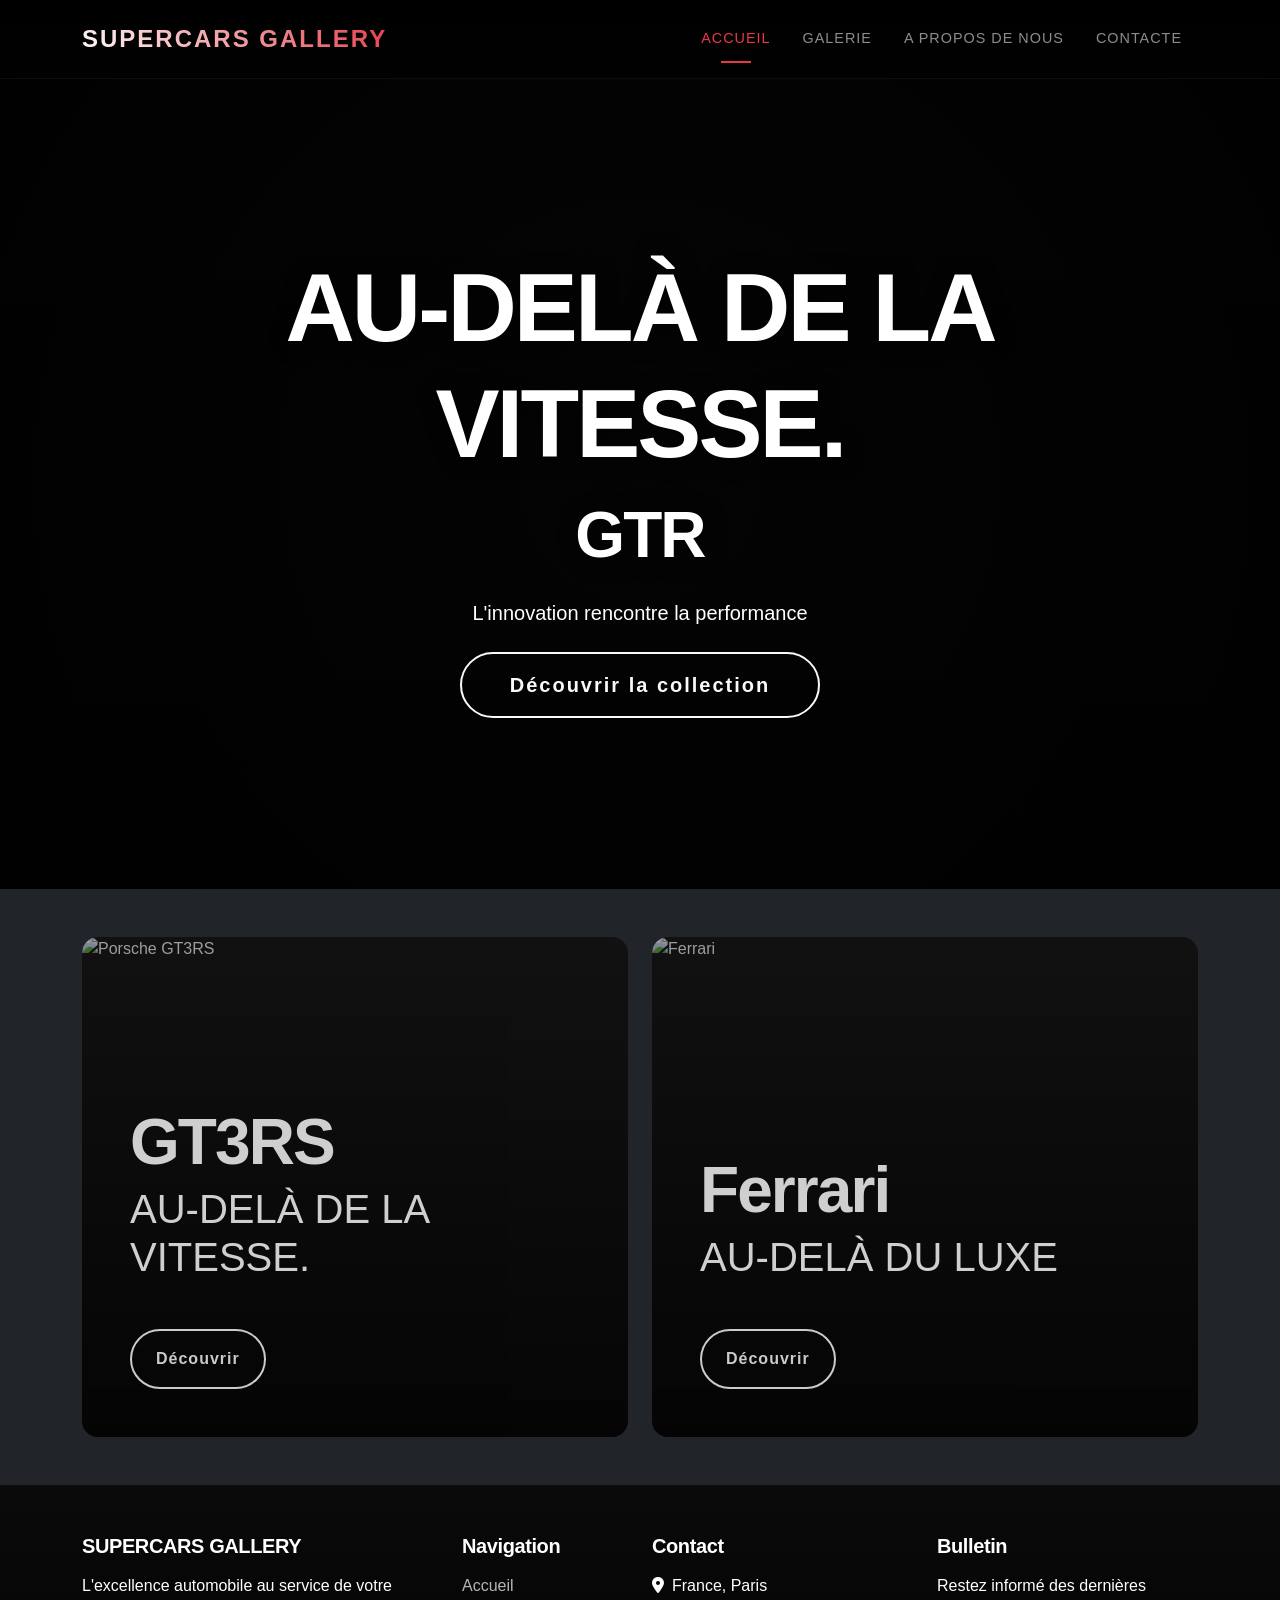
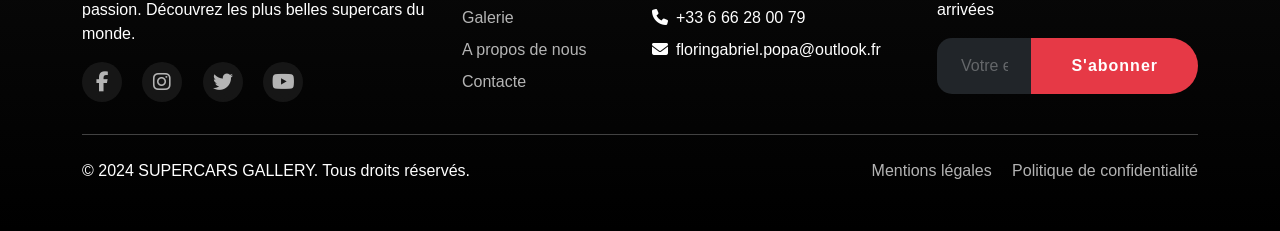
==== index.html @ 5408edaf "Add files via upload" ====
<!DOCTYPE html>
<html lang="fr">
<head>
    <meta charset="UTF-8">
    <meta name="viewport" content="width=device-width, initial-scale=1.0">
    <title>SUPERCARS GALLERY - Accueil</title>
    <!-- Bootstrap CSS -->
    <link href="https://cdn.jsdelivr.net/npm/bootstrap@5.3.0/dist/css/bootstrap.min.css" rel="stylesheet">
    <!-- Font Awesome pour les icônes -->
    <link rel="stylesheet" href="https://cdnjs.cloudflare.com/ajax/libs/font-awesome/6.4.0/css/all.min.css">
    <!-- AOS pour les animations au scroll -->
    <link href="https://unpkg.com/aos@2.3.1/dist/aos.css" rel="stylesheet">
    <!-- Custom CSS -->
    <link rel="stylesheet" href="styles.css">
</head>
<body>

<!-- Navigation -->
<nav class="navbar navbar-expand-lg navbar-dark bg-dark sticky-top">
    <div class="container">
        <a class="navbar-brand" href="index.html">
            <span class="fw-bold text-uppercase">SUPERCARS GALLERY</span>
        </a>
        <button class="navbar-toggler" type="button" data-bs-toggle="collapse" data-bs-target="#navbarNav" aria-controls="navbarNav" aria-expanded="false" aria-label="Toggle navigation">
            <span class="navbar-toggler-icon"></span>
        </button>
        <div class="collapse navbar-collapse" id="navbarNav">
            <ul class="navbar-nav ms-auto">
                <li class="nav-item">
                    <a class="nav-link active" href="index.html">Accueil</a>
                </li>
                <li class="nav-item">
                    <a class="nav-link" href="gallery.html">Galerie</a>
                </li>
                <li class="nav-item">
                    <a class="nav-link" href="about.html">A propos de nous</a>
                </li>
                <li class="nav-item">
                    <a class="nav-link" href="contact.html">Contacte</a>
                </li>
            </ul>
        </div>
    </div>
</nav>

<!-- Hero Section avec texte superposé -->
<section class="hero-section position-relative d-flex align-items-center justify-content-center text-center" 
         style="background: linear-gradient(rgba(0,0,0,0.5), rgba(0,0,0,0.7)), url('images/hero-gtr.jpg') no-repeat center center; background-size: cover;">
    <div class="hero-overlay"></div>
    <div class="container position-relative z-index-2" data-aos="fade-up" data-aos-duration="1500">
        <h1 class="display-1 fw-bold text-uppercase text-white mb-3">AU-DELÀ DE LA VITESSE.</h1>
        <h2 class="display-4 text-uppercase text-white mb-4">GTR</h2>
        <p class="lead text-white mb-4">L'innovation rencontre la performance</p>
        <a href="gallery.html" class="btn btn-outline-light btn-lg px-5 py-3 rounded-pill">Découvrir la collection</a>
    </div>
</section>

<!-- Section Cartes Premium -->
<section class="py-5 bg-dark">
    <div class="container">
        <div class="row g-4">
            <!-- Carte GT3RS -->
            <div class="col-md-6" data-aos="fade-right" data-aos-duration="1000">
                <div class="card bg-black text-white border-0 rounded-4 overflow-hidden h-100">
                    <img src="images/gt3rs.jpg" class="card-img" alt="Porsche GT3RS" style="height: 500px; object-fit: cover; opacity: 0.6;">
                    <div class="card-img-overlay d-flex flex-column justify-content-end p-5">
                        <h3 class="card-title display-3 fw-bold mb-4">GT3RS</h3>
                        <p class="card-text display-6 mb-5">AU-DELÀ DE LA VITESSE.</p>
                        <a href="gallery.html" class="btn btn-outline-light align-self-start px-4 py-3 rounded-pill">Découvrir</a>
                    </div>
                </div>
            </div>
            
            <!-- Carte Ferrari -->
            <div class="col-md-6" data-aos="fade-left" data-aos-duration="1000">
                <div class="card bg-black text-white border-0 rounded-4 overflow-hidden h-100">
                    <img src="images/ferrari.jpg" class="card-img" alt="Ferrari" style="height: 500px; object-fit: cover; opacity: 0.6;">
                    <div class="card-img-overlay d-flex flex-column justify-content-end p-5">
                        <h3 class="card-title display-3 fw-bold mb-4">Ferrari</h3>
                        <p class="card-text display-6 mb-5">AU-DELÀ DU LUXE</p>
                        <a href="gallery.html" class="btn btn-outline-light align-self-start px-4 py-3 rounded-pill">Découvrir</a>
                    </div>
                </div>
            </div>
        </div>
    </div>
</section>

<!-- Footer -->
<footer class="bg-black text-white py-5">
    <div class="container">
        <div class="row g-4">
            <div class="col-md-4">
                <h5 class="fw-bold mb-3">SUPERCARS GALLERY</h5>
                <p>L'excellence automobile au service de votre passion. Découvrez les plus belles supercars du monde.</p>
                <div class="social-links mt-3">
                    <a href="#" class="text-white me-3"><i class="fab fa-facebook-f fa-lg"></i></a>
                    <a href="#" class="text-white me-3"><i class="fab fa-instagram fa-lg"></i></a>
                    <a href="#" class="text-white me-3"><i class="fab fa-twitter fa-lg"></i></a>
                    <a href="#" class="text-white"><i class="fab fa-youtube fa-lg"></i></a>
                </div>
            </div>
            <div class="col-md-2">
                <h5 class="fw-bold mb-3">Navigation</h5>
                <ul class="list-unstyled">
                    <li class="mb-2"><a href="index.html" class="text-white text-decoration-none">Accueil</a></li>
                    <li class="mb-2"><a href="gallery.html" class="text-white text-decoration-none">Galerie</a></li>
                    <li class="mb-2"><a href="about.html" class="text-white text-decoration-none">A propos de nous</a></li>
                    <li class="mb-2"><a href="contact.html" class="text-white text-decoration-none">Contacte</a></li>
                </ul>
            </div>
            <div class="col-md-3">
                <h5 class="fw-bold mb-3">Contact</h5>
                <ul class="list-unstyled">
                    <li class="mb-2"><i class="fas fa-map-marker-alt me-2"></i>France, Paris</li>
                    <li class="mb-2"><i class="fas fa-phone me-2"></i>+33 6 66 28 00 79</li>
                    <li class="mb-2"><i class="fas fa-envelope me-2"></i>floringabriel.popa@outlook.fr</li>
                </ul>
            </div>
            <div class="col-md-3">
                <h5 class="fw-bold mb-3">Bulletin</h5>
                <p>Restez informé des dernières arrivées</p>
                <div class="input-group">
                    <input type="email" class="form-control bg-dark text-white border-0" placeholder="Votre email">
                    <button class="btn btn-primary" type="button">S'abonner</button>
                </div>
            </div>
        </div>
        <hr class="my-4 bg-secondary">
        <div class="row">
            <div class="col-md-6 text-center text-md-start">
                <p class="mb-0">&copy; 2024 SUPERCARS GALLERY. Tous droits réservés.</p>
            </div>
            <div class="col-md-6 text-center text-md-end">
                <a href="#" class="text-white text-decoration-none me-3">Mentions légales</a>
                <a href="#" class="text-white text-decoration-none">Politique de confidentialité</a>
            </div>
        </div>
    </div>
</footer>

<!-- Scripts -->
<script src="https://cdn.jsdelivr.net/npm/bootstrap@5.3.0/dist/js/bootstrap.bundle.min.js"></script>
<script src="https://unpkg.com/aos@2.3.1/dist/aos.js"></script>
<script>
    AOS.init();
</script>
</body>
</html>
---- styles.css ----
/* ===== VARIABLES ===== */
:root {
    --primary-color: #e63946;
    --secondary-color: #1e1e1e;
    --dark-bg: #0a0a0a;
    --card-bg: #111111;
    --text-light: #f5f5f5;
    --text-gray: #aaaaaa;
    --transition-smooth: all 0.4s cubic-bezier(0.165, 0.84, 0.44, 1);
}

/* ===== BASE STYLES ===== */
* {
    margin: 0;
    padding: 0;
    box-sizing: border-box;
}

body {
    font-family: 'Segoe UI', Tahoma, Geneva, Verdana, sans-serif;
    background-color: var(--dark-bg);
    color: var(--text-light);
    overflow-x: hidden;
}

/* ===== TYPOGRAPHY ===== */
h1, h2, h3, h4, h5, h6 {
    font-weight: 700;
    letter-spacing: -0.02em;
}

.display-1, .display-2, .display-3, .display-4, .display-5 {
    font-weight: 800 !important;
    letter-spacing: -0.03em;
}

/* ===== NAVBAR ===== */
.navbar {
    background: linear-gradient(to bottom, rgba(0,0,0,0.95), rgba(0,0,0,0.8)) !important;
    backdrop-filter: blur(10px);
    border-bottom: 1px solid rgba(255,255,255,0.05);
    padding: 1rem 0;
    transition: var(--transition-smooth);
}

.navbar.scrolled {
    padding: 0.5rem 0;
    background: rgba(0,0,0,0.98) !important;
}

.navbar-brand {
    font-size: 1.5rem;
    letter-spacing: 2px;
    background: linear-gradient(45deg, #fff, var(--primary-color));
    -webkit-background-clip: text;
    -webkit-text-fill-color: transparent;
    background-clip: text;
    transition: var(--transition-smooth);
}

.navbar-brand:hover {
    transform: scale(1.05);
}

.nav-link {
    position: relative;
    margin: 0 0.5rem;
    font-weight: 500;
    text-transform: uppercase;
    letter-spacing: 1px;
    font-size: 0.9rem;
    transition: var(--transition-smooth);
}

.nav-link::after {
    content: '';
    position: absolute;
    bottom: -5px;
    left: 50%;
    transform: translateX(-50%) scaleX(0);
    width: 30px;
    height: 2px;
    background: var(--primary-color);
    transition: transform 0.3s ease;
}

.nav-link:hover::after,
.nav-link.active::after {
    transform: translateX(-50%) scaleX(1);
}

.nav-link.active {
    color: var(--primary-color) !important;
}

/* ===== HERO SECTION ===== */
.hero-section {
    min-height: 90vh;
    background: linear-gradient(rgba(0,0,0,0.5), rgba(0,0,0,0.7)), 
                url('https://images.unsplash.com/photo-1494905998402-395d579af36f?ixlib=rb-4.0.3&auto=format&fit=crop&w=2070&q=80') no-repeat center center;
    background-size: cover;
    background-attachment: fixed;
    position: relative;
    overflow: hidden;
}

.hero-overlay {
    position: absolute;
    top: 0;
    left: 0;
    width: 100%;
    height: 100%;
    background: radial-gradient(circle at center, transparent 0%, rgba(0,0,0,0.8) 100%);
}

.hero-section h1 {
    animation: slideInLeft 1s ease-out;
    text-shadow: 2px 2px 20px rgba(0,0,0,0.5);
    font-size: clamp(2.5rem, 10vw, 6rem);
}

.hero-section h2 {
    animation: slideInRight 1s ease-out 0.3s both;
    text-shadow: 2px 2px 20px rgba(0,0,0,0.5);
    font-size: clamp(2rem, 8vw, 4rem);
}

.hero-section .lead {
    animation: fadeInUp 1s ease-out 0.6s both;
}

.hero-section .btn {
    animation: fadeInUp 1s ease-out 0.9s both;
    border-width: 2px;
    font-weight: 600;
    letter-spacing: 2px;
    transition: var(--transition-smooth);
}

.hero-section .btn:hover {
    background: var(--primary-color);
    border-color: var(--primary-color);
    transform: translateY(-5px);
    box-shadow: 0 10px 30px rgba(230, 57, 70, 0.4);
}

/* ===== CARDS ===== */
.card {
    transition: var(--transition-smooth);
    border: none !important;
    overflow: hidden;
    cursor: pointer;
    background: var(--card-bg) !important;
    position: relative;
}

.card::before {
    content: '';
    position: absolute;
    top: 0;
    left: -100%;
    width: 100%;
    height: 100%;
    background: linear-gradient(90deg, transparent, rgba(255,255,255,0.1), transparent);
    transition: left 0.7s ease;
}

.card:hover::before {
    left: 100%;
}

.card:hover {
    transform: translateY(-15px) scale(1.02);
    box-shadow: 0 20px 40px rgba(230, 57, 70, 0.2);
}

.card-img-top {
    transition: var(--transition-smooth);
    height: 250px;
    object-fit: cover;
}

.card:hover .card-img-top {
    transform: scale(1.1);
}

.card-img-overlay {
    background: linear-gradient(to top, rgba(0,0,0,0.9), transparent);
    opacity: 0.8;
    transition: var(--transition-smooth);
}

.card:hover .card-img-overlay {
    opacity: 1;
}

.card-title {
    transform: translateY(20px);
    transition: var(--transition-smooth);
}

.card:hover .card-title {
    transform: translateY(0);
}

/* ===== FILTER BUTTONS ===== */
.filter-btn {
    border: 2px solid rgba(255,255,255,0.2);
    color: var(--text-light);
    font-weight: 600;
    letter-spacing: 1px;
    padding: 0.75rem 2rem;
    transition: var(--transition-smooth);
    background: transparent;
}

.filter-btn:hover,
.filter-btn.active {
    background: var(--primary-color);
    border-color: var(--primary-color);
    color: white;
    transform: translateY(-3px);
    box-shadow: 0 10px 20px rgba(230, 57, 70, 0.3);
}

/* ===== GALLERY ITEMS ===== */
.gallery-item {
    transition: var(--transition-smooth);
    animation: fadeIn 0.8s ease-out;
}

/* ===== STATS SECTION ===== */
.stats-item {
    text-align: center;
    padding: 2rem;
    transition: var(--transition-smooth);
}

.stats-item:hover {
    transform: translateY(-10px);
}

.stats-number {
    font-size: 3.5rem;
    font-weight: 800;
    color: var(--primary-color);
    line-height: 1;
    margin-bottom: 0.5rem;
}

/* ===== FORM STYLES ===== */
.form-control,
.form-select {
    background: rgba(255,255,255,0.05);
    border: 2px solid rgba(255,255,255,0.1);
    border-radius: 15px;
    color: var(--text-light);
    padding: 1rem 1.5rem;
    transition: var(--transition-smooth);
}

.form-control:focus,
.form-select:focus {
    background: rgba(255,255,255,0.1);
    border-color: var(--primary-color);
    box-shadow: 0 0 0 0.25rem rgba(230, 57, 70, 0.25);
    color: var(--text-light);
}

.form-control::placeholder {
    color: rgba(255,255,255,0.3);
}

/* ===== BUTTONS ===== */
.btn-primary {
    background: var(--primary-color);
    border: none;
    padding: 1rem 2.5rem;
    font-weight: 600;
    letter-spacing: 1px;
    border-radius: 50px;
    transition: var(--transition-smooth);
    position: relative;
    overflow: hidden;
    z-index: 1;
}

.btn-primary::before {
    content: '';
    position: absolute;
    top: 0;
    left: -100%;
    width: 100%;
    height: 100%;
    background: linear-gradient(90deg, transparent, rgba(255,255,255,0.2), transparent);
    transition: left 0.5s ease;
    z-index: -1;
}

.btn-primary:hover::before {
    left: 100%;
}

.btn-primary:hover {
    transform: translateY(-5px);
    box-shadow: 0 10px 30px rgba(230, 57, 70, 0.4);
    background: var(--primary-color);
}

.btn-outline-light {
    border-width: 2px;
    border-radius: 50px;
    padding: 1rem 2rem;
    font-weight: 600;
    letter-spacing: 1px;
    transition: var(--transition-smooth);
}

.btn-outline-light:hover {
    background: var(--primary-color);
    border-color: var(--primary-color);
    transform: translateY(-5px);
    box-shadow: 0 10px 30px rgba(230, 57, 70, 0.4);
}

/* ===== SOCIAL LINKS ===== */
.social-links a {
    display: inline-block;
    width: 40px;
    height: 40px;
    line-height: 40px;
    text-align: center;
    border-radius: 50%;
    background: rgba(255,255,255,0.1);
    transition: var(--transition-smooth);
}

.social-links a:hover {
    background: var(--primary-color);
    transform: translateY(-5px) rotate(360deg);
}

/* ===== FOOTER ===== */
footer {
    background: linear-gradient(to top, #000, var(--dark-bg));
    border-top: 1px solid rgba(255,255,255,0.05);
    position: relative;
}

footer a {
    transition: var(--transition-smooth);
    opacity: 0.7;
}

footer a:hover {
    opacity: 1;
    color: var(--primary-color) !important;
    transform: translateX(5px);
}

/* ===== ANIMATIONS ===== */
@keyframes slideInLeft {
    from {
        opacity: 0;
        transform: translateX(-100px);
    }
    to {
        opacity: 1;
        transform: translateX(0);
    }
}

@keyframes slideInRight {
    from {
        opacity: 0;
        transform: translateX(100px);
    }
    to {
        opacity: 1;
        transform: translateX(0);
    }
}

@keyframes fadeInUp {
    from {
        opacity: 0;
        transform: translateY(50px);
    }
    to {
        opacity: 1;
        transform: translateY(0);
    }
}

@keyframes fadeIn {
    from {
        opacity: 0;
    }
    to {
        opacity: 1;
    }
}

@keyframes zoomIn {
    from {
        opacity: 0;
        transform: scale(0.9);
    }
    to {
        opacity: 1;
        transform: scale(1);
    }
}

/* ===== AOS CUSTOMIZATIONS ===== */
[data-aos] {
    pointer-events: none;
}

[data-aos].aos-animate {
    pointer-events: auto;
}

/* ===== SCROLLBAR ===== */
::-webkit-scrollbar {
    width: 10px;
}

::-webkit-scrollbar-track {
    background: var(--dark-bg);
}

::-webkit-scrollbar-thumb {
    background: var(--primary-color);
    border-radius: 5px;
    transition: var(--transition-smooth);
}

::-webkit-scrollbar-thumb:hover {
    background: #ff4757;
}

/* ===== RESPONSIVE DESIGN ===== */
@media (max-width: 768px) {
    .navbar-brand {
        font-size: 1.2rem;
    }
    
    .display-1 {
        font-size: 3rem;
    }
    
    .display-4 {
        font-size: 2rem;
    }
    
    .hero-section {
        min-height: 70vh;
        background-attachment: scroll;
    }
    
    .card:hover {
        transform: translateY(-10px) scale(1.01);
    }
    
    .filter-btn {
        padding: 0.5rem 1.5rem;
        font-size: 0.9rem;
    }
    
    .stats-number {
        font-size: 2.5rem;
    }
    
    .btn-primary,
    .btn-outline-light {
        padding: 0.75rem 1.5rem;
    }
}

@media (max-width: 576px) {
    .display-1 {
        font-size: 2.5rem;
    }
    
    .display-4 {
        font-size: 1.8rem;
    }
    
    .hero-section {
        min-height: 60vh;
    }
    
    .container {
        padding-left: 20px;
        padding-right: 20px;
    }
    
    .card-title {
        font-size: 1.5rem;
    }
}

/* ===== LOADING ANIMATION ===== */
.loading {
    position: fixed;
    top: 0;
    left: 0;
    width: 100%;
    height: 100%;
    background: var(--dark-bg);
    z-index: 9999;
    display: flex;
    justify-content: center;
    align-items: center;
}

.loading::after {
    content: '';
    width: 50px;
    height: 50px;
    border: 3px solid transparent;
    border-top-color: var(--primary-color);
    border-radius: 50%;
    animation: spin 1s linear infinite;
}

@keyframes spin {
    to {
        transform: rotate(360deg);
    }
}

/* ===== GLASSMORPHISM EFFECT ===== */
.glass-card {
    background: rgba(255, 255, 255, 0.05);
    backdrop-filter: blur(10px);
    border: 1px solid rgba(255, 255, 255, 0.1);
    border-radius: 20px;
}

/* ===== TEXT GRADIENTS ===== */
.gradient-text {
    background: linear-gradient(45deg, #fff, var(--primary-color));
    -webkit-background-clip: text;
    -webkit-text-fill-color: transparent;
    background-clip: text;
}

/* ===== HOVER EFFECTS ===== */
.hover-lift {
    transition: var(--transition-smooth);
}

.hover-lift:hover {
    transform: translateY(-5px);
}

.hover-scale {
    transition: var(--transition-smooth);
}

.hover-scale:hover {
    transform: scale(1.05);
}

/* ===== BORDERS AND DIVIDERS ===== */
.gradient-border {
    border: 2px solid transparent;
    border-image: linear-gradient(45deg, var(--primary-color), #ff6b81);
    border-image-slice: 1;
    border-radius: 20px;
}

/* ===== UTILITY CLASSES ===== */
.z-index-1 { z-index: 1; }
.z-index-2 { z-index: 2; }
.z-index-3 { z-index: 3; }

.opacity-0 { opacity: 0; }
.opacity-25 { opacity: 0.25; }
.opacity-50 { opacity: 0.5; }
.opacity-75 { opacity: 0.75; }
.opacity-100 { opacity: 1; }

/* ===== CUSTOM SHADOWS ===== */
.shadow-custom {
    box-shadow: 0 10px 40px rgba(230, 57, 70, 0.1);
}

.shadow-custom:hover {
    box-shadow: 0 20px 60px rgba(230, 57, 70, 0.3);
}

/* ===== PRICE TAGS ===== */
.price-tag {
    background: linear-gradient(45deg, var(--primary-color), #ff6b81);
    color: white;
    padding: 0.5rem 1.5rem;
    border-radius: 50px;
    font-weight: 600;
    display: inline-block;
    transform: rotate(-2deg);
    transition: var(--transition-smooth);
}

.price-tag:hover {
    transform: rotate(0deg) scale(1.05);
}

/* ===== SPECS BADGES ===== */
.spec-badge {
    background: rgba(255,255,255,0.1);
    padding: 0.5rem 1rem;
    border-radius: 50px;
    font-size: 0.9rem;
    display: inline-flex;
    align-items: center;
    gap: 0.5rem;
    transition: var(--transition-smooth);
}

.spec-badge:hover {
    background: var(--primary-color);
    transform: translateY(-3px);
}

/* ===== FEEDBACK SECTION ===== */
.feedback-section {
    background: linear-gradient(135deg, var(--dark-bg) 0%, #1a1a1a 100%);
    padding: 5rem 0;
    position: relative;
    overflow: hidden;
}

.feedback-section::before {
    content: '';
    position: absolute;
    top: -50%;
    left: -50%;
    width: 200%;
    height: 200%;
    background: radial-gradient(circle at center, rgba(230,57,70,0.1) 0%, transparent 50%);
    animation: rotate 30s linear infinite;
}

@keyframes rotate {
    from {
        transform: rotate(0deg);
    }
    to {
        transform: rotate(360deg);
    }
}

/* ===== CONTACT INFO CARDS ===== */
.contact-info-card {
    background: rgba(255,255,255,0.05);
    border-radius: 20px;
    padding: 2rem;
    text-align: center;
    transition: var(--transition-smooth);
    border: 1px solid rgba(255,255,255,0.1);
}

.contact-info-card:hover {
    transform: translateY(-10px);
    background: rgba(230,57,70,0.1);
    border-color: var(--primary-color);
}

.contact-info-card i {
    font-size: 2.5rem;
    color: var(--primary-color);
    margin-bottom: 1rem;
}

/* ===== SUCCESS MESSAGE ===== */
.alert-success {
    background: rgba(40, 167, 69, 0.2);
    border: 2px solid #28a745;
    color: #28a745;
    border-radius: 15px;
    padding: 1rem 2rem;
    animation: slideInDown 0.5s ease-out;
}

@keyframes slideInDown {
    from {
        opacity: 0;
        transform: translateY(-50px);
    }
    to {
        opacity: 1;
        transform: translateY(0);
    }
}
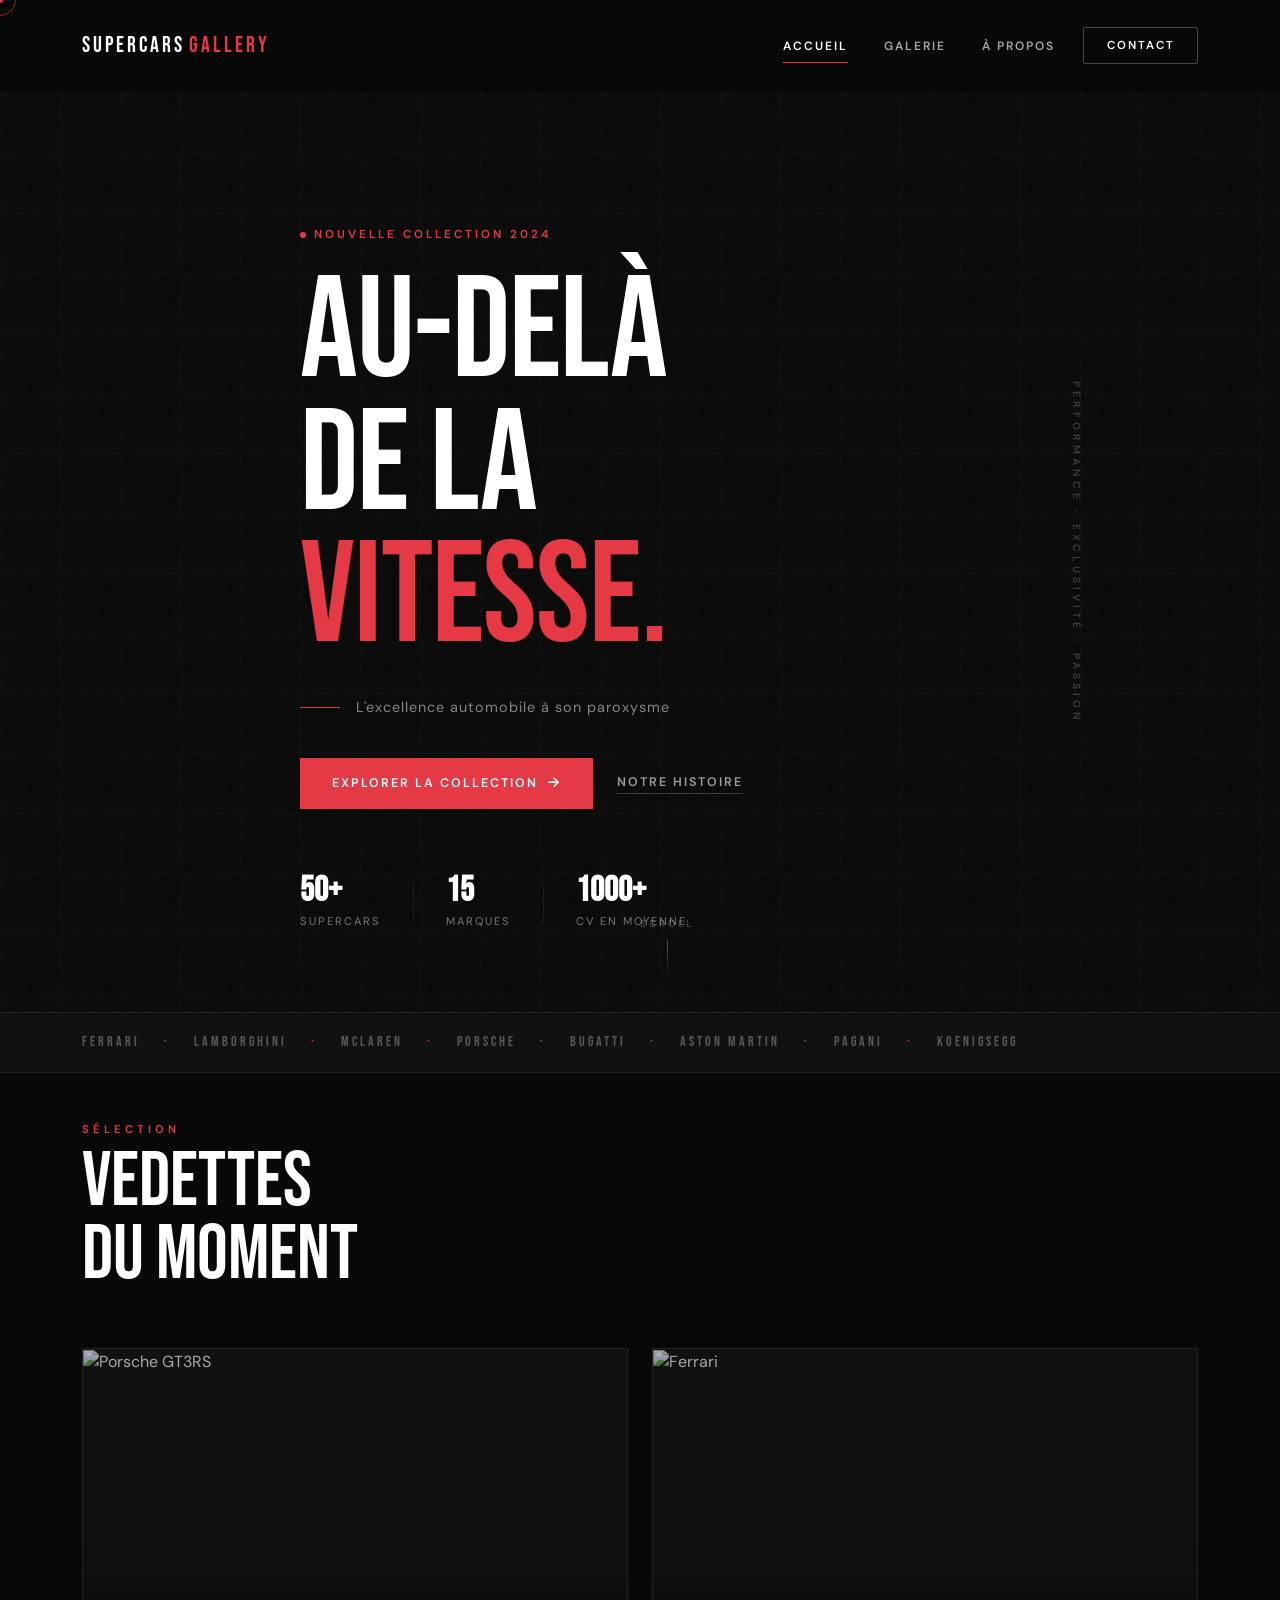
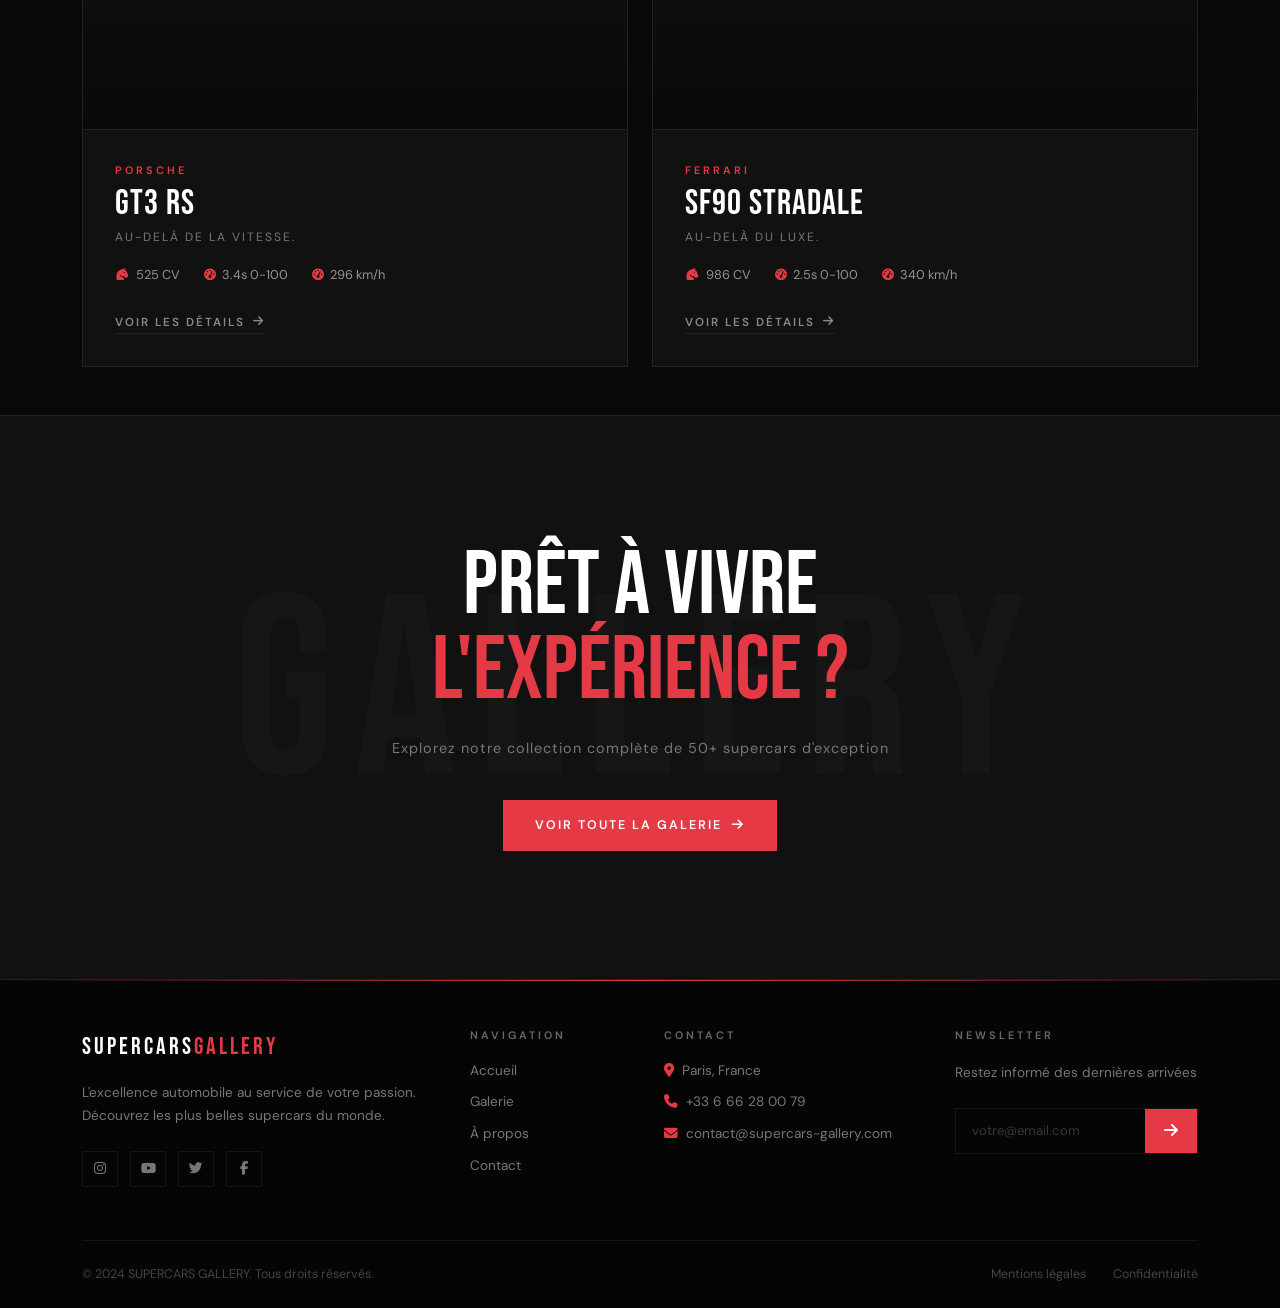
==== commit c37958a3: "Add files via upload" ====
--- a/index.html
+++ b/index.html
@@ -1,149 +1,305 @@
-<!DOCTYPE html>
-<html lang="fr">
-<head>
-    <meta charset="UTF-8">
-    <meta name="viewport" content="width=device-width, initial-scale=1.0">
-    <title>SUPERCARS GALLERY - Accueil</title>
-    <!-- Bootstrap CSS -->
-    <link href="https://cdn.jsdelivr.net/npm/bootstrap@5.3.0/dist/css/bootstrap.min.css" rel="stylesheet">
-    <!-- Font Awesome pour les icônes -->
-    <link rel="stylesheet" href="https://cdnjs.cloudflare.com/ajax/libs/font-awesome/6.4.0/css/all.min.css">
-    <!-- AOS pour les animations au scroll -->
-    <link href="https://unpkg.com/aos@2.3.1/dist/aos.css" rel="stylesheet">
-    <!-- Custom CSS -->
-    <link rel="stylesheet" href="styles.css">
-</head>
-<body>
-
-<!-- Navigation -->
-<nav class="navbar navbar-expand-lg navbar-dark bg-dark sticky-top">
-    <div class="container">
-        <a class="navbar-brand" href="index.html">
-            <span class="fw-bold text-uppercase">SUPERCARS GALLERY</span>
-        </a>
-        <button class="navbar-toggler" type="button" data-bs-toggle="collapse" data-bs-target="#navbarNav" aria-controls="navbarNav" aria-expanded="false" aria-label="Toggle navigation">
-            <span class="navbar-toggler-icon"></span>
-        </button>
-        <div class="collapse navbar-collapse" id="navbarNav">
-            <ul class="navbar-nav ms-auto">
-                <li class="nav-item">
-                    <a class="nav-link active" href="index.html">Accueil</a>
-                </li>
-                <li class="nav-item">
-                    <a class="nav-link" href="gallery.html">Galerie</a>
-                </li>
-                <li class="nav-item">
-                    <a class="nav-link" href="about.html">A propos de nous</a>
-                </li>
-                <li class="nav-item">
-                    <a class="nav-link" href="contact.html">Contacte</a>
-                </li>
-            </ul>
-        </div>
-    </div>
-</nav>
-
-<!-- Hero Section avec texte superposé -->
-<section class="hero-section position-relative d-flex align-items-center justify-content-center text-center" 
-         style="background: linear-gradient(rgba(0,0,0,0.5), rgba(0,0,0,0.7)), url('images/hero-gtr.jpg') no-repeat center center; background-size: cover;">
-    <div class="hero-overlay"></div>
-    <div class="container position-relative z-index-2" data-aos="fade-up" data-aos-duration="1500">
-        <h1 class="display-1 fw-bold text-uppercase text-white mb-3">AU-DELÀ DE LA VITESSE.</h1>
-        <h2 class="display-4 text-uppercase text-white mb-4">GTR</h2>
-        <p class="lead text-white mb-4">L'innovation rencontre la performance</p>
-        <a href="gallery.html" class="btn btn-outline-light btn-lg px-5 py-3 rounded-pill">Découvrir la collection</a>
-    </div>
-</section>
-
-<!-- Section Cartes Premium -->
-<section class="py-5 bg-dark">
-    <div class="container">
-        <div class="row g-4">
-            <!-- Carte GT3RS -->
-            <div class="col-md-6" data-aos="fade-right" data-aos-duration="1000">
-                <div class="card bg-black text-white border-0 rounded-4 overflow-hidden h-100">
-                    <img src="images/gt3rs.jpg" class="card-img" alt="Porsche GT3RS" style="height: 500px; object-fit: cover; opacity: 0.6;">
-                    <div class="card-img-overlay d-flex flex-column justify-content-end p-5">
-                        <h3 class="card-title display-3 fw-bold mb-4">GT3RS</h3>
-                        <p class="card-text display-6 mb-5">AU-DELÀ DE LA VITESSE.</p>
-                        <a href="gallery.html" class="btn btn-outline-light align-self-start px-4 py-3 rounded-pill">Découvrir</a>
-                    </div>
-                </div>
-            </div>
-            
-            <!-- Carte Ferrari -->
-            <div class="col-md-6" data-aos="fade-left" data-aos-duration="1000">
-                <div class="card bg-black text-white border-0 rounded-4 overflow-hidden h-100">
-                    <img src="images/ferrari.jpg" class="card-img" alt="Ferrari" style="height: 500px; object-fit: cover; opacity: 0.6;">
-                    <div class="card-img-overlay d-flex flex-column justify-content-end p-5">
-                        <h3 class="card-title display-3 fw-bold mb-4">Ferrari</h3>
-                        <p class="card-text display-6 mb-5">AU-DELÀ DU LUXE</p>
-                        <a href="gallery.html" class="btn btn-outline-light align-self-start px-4 py-3 rounded-pill">Découvrir</a>
-                    </div>
-                </div>
-            </div>
-        </div>
-    </div>
-</section>
-
-<!-- Footer -->
-<footer class="bg-black text-white py-5">
-    <div class="container">
-        <div class="row g-4">
-            <div class="col-md-4">
-                <h5 class="fw-bold mb-3">SUPERCARS GALLERY</h5>
-                <p>L'excellence automobile au service de votre passion. Découvrez les plus belles supercars du monde.</p>
-                <div class="social-links mt-3">
-                    <a href="#" class="text-white me-3"><i class="fab fa-facebook-f fa-lg"></i></a>
-                    <a href="#" class="text-white me-3"><i class="fab fa-instagram fa-lg"></i></a>
-                    <a href="#" class="text-white me-3"><i class="fab fa-twitter fa-lg"></i></a>
-                    <a href="#" class="text-white"><i class="fab fa-youtube fa-lg"></i></a>
-                </div>
-            </div>
-            <div class="col-md-2">
-                <h5 class="fw-bold mb-3">Navigation</h5>
-                <ul class="list-unstyled">
-                    <li class="mb-2"><a href="index.html" class="text-white text-decoration-none">Accueil</a></li>
-                    <li class="mb-2"><a href="gallery.html" class="text-white text-decoration-none">Galerie</a></li>
-                    <li class="mb-2"><a href="about.html" class="text-white text-decoration-none">A propos de nous</a></li>
-                    <li class="mb-2"><a href="contact.html" class="text-white text-decoration-none">Contacte</a></li>
-                </ul>
-            </div>
-            <div class="col-md-3">
-                <h5 class="fw-bold mb-3">Contact</h5>
-                <ul class="list-unstyled">
-                    <li class="mb-2"><i class="fas fa-map-marker-alt me-2"></i>France, Paris</li>
-                    <li class="mb-2"><i class="fas fa-phone me-2"></i>+33 6 66 28 00 79</li>
-                    <li class="mb-2"><i class="fas fa-envelope me-2"></i>floringabriel.popa@outlook.fr</li>
-                </ul>
-            </div>
-            <div class="col-md-3">
-                <h5 class="fw-bold mb-3">Bulletin</h5>
-                <p>Restez informé des dernières arrivées</p>
-                <div class="input-group">
-                    <input type="email" class="form-control bg-dark text-white border-0" placeholder="Votre email">
-                    <button class="btn btn-primary" type="button">S'abonner</button>
-                </div>
-            </div>
-        </div>
-        <hr class="my-4 bg-secondary">
-        <div class="row">
-            <div class="col-md-6 text-center text-md-start">
-                <p class="mb-0">&copy; 2024 SUPERCARS GALLERY. Tous droits réservés.</p>
-            </div>
-            <div class="col-md-6 text-center text-md-end">
-                <a href="#" class="text-white text-decoration-none me-3">Mentions légales</a>
-                <a href="#" class="text-white text-decoration-none">Politique de confidentialité</a>
-            </div>
-        </div>
-    </div>
-</footer>
-
-<!-- Scripts -->
-<script src="https://cdn.jsdelivr.net/npm/bootstrap@5.3.0/dist/js/bootstrap.bundle.min.js"></script>
-<script src="https://unpkg.com/aos@2.3.1/dist/aos.js"></script>
-<script>
-    AOS.init();
-</script>
-</body>
-</html>+<!DOCTYPE html>
+<html lang="fr">
+<head>
+    <meta charset="UTF-8">
+    <meta name="viewport" content="width=device-width, initial-scale=1.0">
+    <title>SUPERCARS GALLERY - Accueil</title>
+    <link href="https://cdn.jsdelivr.net/npm/bootstrap@5.3.0/dist/css/bootstrap.min.css" rel="stylesheet">
+    <link rel="stylesheet" href="https://cdnjs.cloudflare.com/ajax/libs/font-awesome/6.4.0/css/all.min.css">
+    <link href="https://unpkg.com/aos@2.3.1/dist/aos.css" rel="stylesheet">
+    <link rel="preconnect" href="https://fonts.googleapis.com">
+    <link rel="preconnect" href="https://fonts.gstatic.com" crossorigin>
+    <link href="https://fonts.googleapis.com/css2?family=Bebas+Neue&family=DM+Sans:wght@300;400;500;600&family=Barlow+Condensed:wght@700;800;900&display=swap" rel="stylesheet">
+    <link rel="stylesheet" href="styles.css">
+</head>
+<body>
+
+<!-- Cursor custom -->
+<div class="cursor-dot"></div>
+<div class="cursor-outline"></div>
+
+<!-- Navigation -->
+<nav class="navbar navbar-expand-lg navbar-dark sticky-top" id="mainNav">
+    <div class="container">
+        <a class="navbar-brand" href="index.html">
+            <span class="brand-logo">SUPERCARS</span><span class="brand-accent">GALLERY</span>
+        </a>
+        <button class="navbar-toggler border-0" type="button" data-bs-toggle="collapse" data-bs-target="#navbarNav">
+            <span class="navbar-toggler-icon"></span>
+        </button>
+        <div class="collapse navbar-collapse" id="navbarNav">
+            <ul class="navbar-nav ms-auto align-items-center gap-1">
+                <li class="nav-item">
+                    <a class="nav-link active" href="index.html">Accueil</a>
+                </li>
+                <li class="nav-item">
+                    <a class="nav-link" href="gallery.html">Galerie</a>
+                </li>
+                <li class="nav-item">
+                    <a class="nav-link" href="about.html">À propos</a>
+                </li>
+                <li class="nav-item ms-2">
+                    <a class="nav-cta" href="contact.html">Contact</a>
+                </li>
+            </ul>
+        </div>
+    </div>
+</nav>
+
+<!-- Hero Section -->
+<section class="hero-section">
+    <div class="hero-bg" style="background-image: url('images/hero-gtr.jpg')"></div>
+    <div class="hero-noise"></div>
+    <div class="hero-grid"></div>
+
+    <!-- Éléments décoratifs -->
+    <div class="hero-side-text">PERFORMANCE · EXCLUSIVITÉ · PASSION</div>
+    <div class="hero-speed-lines">
+        <span></span><span></span><span></span><span></span><span></span>
+    </div>
+
+    <div class="container hero-content">
+        <div class="hero-tag" data-aos="fade-right" data-aos-duration="800">
+            <span class="tag-dot"></span> Nouvelle Collection 2024
+        </div>
+        <h1 class="hero-title" data-aos="fade-up" data-aos-duration="1000" data-aos-delay="100">
+            AU-DELÀ<br>DE LA<br><em>VITESSE.</em>
+        </h1>
+        <div class="hero-sub" data-aos="fade-up" data-aos-duration="800" data-aos-delay="300">
+            <div class="hero-divider"></div>
+            <p>L'excellence automobile à son paroxysme</p>
+        </div>
+        <div class="hero-actions" data-aos="fade-up" data-aos-duration="800" data-aos-delay="500">
+            <a href="gallery.html" class="btn-hero-primary">
+                <span>Explorer la collection</span>
+                <i class="fas fa-arrow-right"></i>
+            </a>
+            <a href="about.html" class="btn-hero-ghost">Notre histoire</a>
+        </div>
+        <div class="hero-stats" data-aos="fade-up" data-aos-duration="800" data-aos-delay="700">
+            <div class="hstat">
+                <strong>50+</strong>
+                <span>Supercars</span>
+            </div>
+            <div class="hstat-divider"></div>
+            <div class="hstat">
+                <strong>15</strong>
+                <span>Marques</span>
+            </div>
+            <div class="hstat-divider"></div>
+            <div class="hstat">
+                <strong>1000+</strong>
+                <span>CV en moyenne</span>
+            </div>
+        </div>
+    </div>
+
+    <div class="hero-scroll-hint">
+        <span>Scroll</span>
+        <div class="scroll-line"></div>
+    </div>
+</section>
+
+<!-- Section intro marques -->
+<section class="brands-strip">
+    <div class="container">
+        <div class="brands-track">
+            <span>Ferrari</span>
+            <span class="dot">·</span>
+            <span>Lamborghini</span>
+            <span class="dot">·</span>
+            <span>McLaren</span>
+            <span class="dot">·</span>
+            <span>Porsche</span>
+            <span class="dot">·</span>
+            <span>Bugatti</span>
+            <span class="dot">·</span>
+            <span>Aston Martin</span>
+            <span class="dot">·</span>
+            <span>Pagani</span>
+            <span class="dot">·</span>
+            <span>Koenigsegg</span>
+        </div>
+    </div>
+</section>
+
+<!-- Section Cartes Premium -->
+<section class="py-5 featured-section">
+    <div class="container">
+        <div class="section-header" data-aos="fade-up">
+            <span class="section-label">Sélection</span>
+            <h2 class="section-title">VEDETTES<br>DU MOMENT</h2>
+        </div>
+
+        <div class="row g-4 mt-4">
+            <!-- Carte GT3RS -->
+            <div class="col-md-6" data-aos="fade-right" data-aos-duration="1000">
+                <div class="featured-card">
+                    <div class="featured-img-wrap">
+                        <img src="images/gt3rs.jpg" alt="Porsche GT3RS">
+                        <div class="featured-overlay"></div>
+                    </div>
+                    <div class="featured-info">
+                        <div class="featured-brand">Porsche</div>
+                        <h3>GT3 RS</h3>
+                        <p class="featured-tagline">AU-DELÀ DE LA VITESSE.</p>
+                        <div class="featured-specs">
+                            <span><i class="fas fa-horse-head"></i> 525 CV</span>
+                            <span><i class="fas fa-gauge-high"></i> 3.4s 0-100</span>
+                            <span><i class="fas fa-tachometer-alt"></i> 296 km/h</span>
+                        </div>
+                        <a href="gallery.html" class="featured-btn">Voir les détails <i class="fas fa-arrow-right"></i></a>
+                    </div>
+                </div>
+            </div>
+
+            <!-- Carte Ferrari -->
+            <div class="col-md-6" data-aos="fade-left" data-aos-duration="1000">
+                <div class="featured-card">
+                    <div class="featured-img-wrap">
+                        <img src="images/ferrari.jpg" alt="Ferrari">
+                        <div class="featured-overlay"></div>
+                    </div>
+                    <div class="featured-info">
+                        <div class="featured-brand">Ferrari</div>
+                        <h3>SF90 Stradale</h3>
+                        <p class="featured-tagline">AU-DELÀ DU LUXE.</p>
+                        <div class="featured-specs">
+                            <span><i class="fas fa-horse-head"></i> 986 CV</span>
+                            <span><i class="fas fa-gauge-high"></i> 2.5s 0-100</span>
+                            <span><i class="fas fa-tachometer-alt"></i> 340 km/h</span>
+                        </div>
+                        <a href="gallery.html" class="featured-btn">Voir les détails <i class="fas fa-arrow-right"></i></a>
+                    </div>
+                </div>
+            </div>
+        </div>
+    </div>
+</section>
+
+<!-- Section CTA -->
+<section class="cta-section" data-aos="fade-up">
+    <div class="cta-bg-text">GALLERY</div>
+    <div class="container text-center">
+        <h2 class="cta-title">PRÊT À VIVRE<br><em>L'EXPÉRIENCE ?</em></h2>
+        <p class="cta-sub">Explorez notre collection complète de 50+ supercars d'exception</p>
+        <a href="gallery.html" class="btn-hero-primary">
+            <span>Voir toute la galerie</span>
+            <i class="fas fa-arrow-right"></i>
+        </a>
+    </div>
+</section>
+
+<!-- Footer -->
+<footer class="site-footer">
+    <div class="footer-top-line"></div>
+    <div class="container">
+        <div class="row g-5 py-5">
+            <div class="col-md-4">
+                <div class="footer-brand">SUPERCARS<span>GALLERY</span></div>
+                <p class="footer-desc">L'excellence automobile au service de votre passion. Découvrez les plus belles supercars du monde.</p>
+                <div class="footer-social">
+                    <a href="#"><i class="fab fa-instagram"></i></a>
+                    <a href="#"><i class="fab fa-youtube"></i></a>
+                    <a href="#"><i class="fab fa-twitter"></i></a>
+                    <a href="#"><i class="fab fa-facebook-f"></i></a>
+                </div>
+            </div>
+            <div class="col-md-2">
+                <h6 class="footer-heading">Navigation</h6>
+                <ul class="footer-links">
+                    <li><a href="index.html">Accueil</a></li>
+                    <li><a href="gallery.html">Galerie</a></li>
+                    <li><a href="about.html">À propos</a></li>
+                    <li><a href="contact.html">Contact</a></li>
+                </ul>
+            </div>
+            <div class="col-md-3">
+                <h6 class="footer-heading">Contact</h6>
+                <ul class="footer-links">
+                    <li><i class="fas fa-map-marker-alt me-2 text-accent"></i>Paris, France</li>
+                    <li><i class="fas fa-phone me-2 text-accent"></i>+33 6 66 28 00 79</li>
+                    <li><i class="fas fa-envelope me-2 text-accent"></i>contact@supercars-gallery.com</li>
+                </ul>
+            </div>
+            <div class="col-md-3">
+                <h6 class="footer-heading">Newsletter</h6>
+                <p class="footer-desc">Restez informé des dernières arrivées</p>
+                <div class="footer-newsletter">
+                    <input type="email" placeholder="votre@email.com">
+                    <button><i class="fas fa-arrow-right"></i></button>
+                </div>
+            </div>
+        </div>
+        <div class="footer-bottom">
+            <span>&copy; 2024 SUPERCARS GALLERY. Tous droits réservés.</span>
+            <div>
+                <a href="#">Mentions légales</a>
+                <a href="#">Confidentialité</a>
+            </div>
+        </div>
+    </div>
+</footer>
+
+<script src="https://cdn.jsdelivr.net/npm/bootstrap@5.3.0/dist/js/bootstrap.bundle.min.js"></script>
+<script src="https://unpkg.com/aos@2.3.1/dist/aos.js"></script>
+<script>
+    AOS.init({ once: true, offset: 60 });
+
+    // Navbar scroll effect
+    const nav = document.getElementById('mainNav');
+    window.addEventListener('scroll', () => {
+        nav.classList.toggle('scrolled', window.scrollY > 60);
+    });
+
+    // Custom cursor
+    const dot = document.querySelector('.cursor-dot');
+    const outline = document.querySelector('.cursor-outline');
+    let mouseX = 0, mouseY = 0, outX = 0, outY = 0;
+
+    window.addEventListener('mousemove', e => {
+        mouseX = e.clientX; mouseY = e.clientY;
+        dot.style.left = mouseX + 'px';
+        dot.style.top = mouseY + 'px';
+    });
+
+    function animCursor() {
+        outX += (mouseX - outX) * 0.12;
+        outY += (mouseY - outY) * 0.12;
+        outline.style.left = outX + 'px';
+        outline.style.top = outY + 'px';
+        requestAnimationFrame(animCursor);
+    }
+    animCursor();
+
+    document.querySelectorAll('a, button').forEach(el => {
+        el.addEventListener('mouseenter', () => outline.classList.add('hovered'));
+        el.addEventListener('mouseleave', () => outline.classList.remove('hovered'));
+    });
+
+    // Counter animation
+    function animateCount(el, target, duration = 1500) {
+        let start = 0;
+        const step = target / (duration / 16);
+        const timer = setInterval(() => {
+            start += step;
+            if (start >= target) { el.textContent = target + (el.dataset.suffix || ''); clearInterval(timer); }
+            else el.textContent = Math.floor(start) + (el.dataset.suffix || '');
+        }, 16);
+    }
+
+    const observer = new IntersectionObserver(entries => {
+        entries.forEach(e => {
+            if (e.isIntersecting) {
+                e.target.querySelectorAll('[data-count]').forEach(el => {
+                    animateCount(el, parseInt(el.dataset.count));
+                });
+                observer.unobserve(e.target);
+            }
+        });
+    }, { threshold: 0.5 });
+
+    document.querySelectorAll('.hero-stats').forEach(el => observer.observe(el));
+</script>
+</body>
+</html>
--- a/styles.css
+++ b/styles.css
@@ -1,697 +1,1665 @@
-/* ===== VARIABLES ===== */
-:root {
-    --primary-color: #e63946;
-    --secondary-color: #1e1e1e;
-    --dark-bg: #0a0a0a;
-    --card-bg: #111111;
-    --text-light: #f5f5f5;
-    --text-gray: #aaaaaa;
-    --transition-smooth: all 0.4s cubic-bezier(0.165, 0.84, 0.44, 1);
-}
-
-/* ===== BASE STYLES ===== */
-* {
-    margin: 0;
-    padding: 0;
-    box-sizing: border-box;
-}
-
-body {
-    font-family: 'Segoe UI', Tahoma, Geneva, Verdana, sans-serif;
-    background-color: var(--dark-bg);
-    color: var(--text-light);
-    overflow-x: hidden;
-}
-
-/* ===== TYPOGRAPHY ===== */
-h1, h2, h3, h4, h5, h6 {
-    font-weight: 700;
-    letter-spacing: -0.02em;
-}
-
-.display-1, .display-2, .display-3, .display-4, .display-5 {
-    font-weight: 800 !important;
-    letter-spacing: -0.03em;
-}
-
-/* ===== NAVBAR ===== */
-.navbar {
-    background: linear-gradient(to bottom, rgba(0,0,0,0.95), rgba(0,0,0,0.8)) !important;
-    backdrop-filter: blur(10px);
-    border-bottom: 1px solid rgba(255,255,255,0.05);
-    padding: 1rem 0;
-    transition: var(--transition-smooth);
-}
-
-.navbar.scrolled {
-    padding: 0.5rem 0;
-    background: rgba(0,0,0,0.98) !important;
-}
-
-.navbar-brand {
-    font-size: 1.5rem;
-    letter-spacing: 2px;
-    background: linear-gradient(45deg, #fff, var(--primary-color));
-    -webkit-background-clip: text;
-    -webkit-text-fill-color: transparent;
-    background-clip: text;
-    transition: var(--transition-smooth);
-}
-
-.navbar-brand:hover {
-    transform: scale(1.05);
-}
-
-.nav-link {
-    position: relative;
-    margin: 0 0.5rem;
-    font-weight: 500;
-    text-transform: uppercase;
-    letter-spacing: 1px;
-    font-size: 0.9rem;
-    transition: var(--transition-smooth);
-}
-
-.nav-link::after {
-    content: '';
-    position: absolute;
-    bottom: -5px;
-    left: 50%;
-    transform: translateX(-50%) scaleX(0);
-    width: 30px;
-    height: 2px;
-    background: var(--primary-color);
-    transition: transform 0.3s ease;
-}
-
-.nav-link:hover::after,
-.nav-link.active::after {
-    transform: translateX(-50%) scaleX(1);
-}
-
-.nav-link.active {
-    color: var(--primary-color) !important;
-}
-
-/* ===== HERO SECTION ===== */
-.hero-section {
-    min-height: 90vh;
-    background: linear-gradient(rgba(0,0,0,0.5), rgba(0,0,0,0.7)), 
-                url('https://images.unsplash.com/photo-1494905998402-395d579af36f?ixlib=rb-4.0.3&auto=format&fit=crop&w=2070&q=80') no-repeat center center;
-    background-size: cover;
-    background-attachment: fixed;
-    position: relative;
-    overflow: hidden;
-}
-
-.hero-overlay {
-    position: absolute;
-    top: 0;
-    left: 0;
-    width: 100%;
-    height: 100%;
-    background: radial-gradient(circle at center, transparent 0%, rgba(0,0,0,0.8) 100%);
-}
-
-.hero-section h1 {
-    animation: slideInLeft 1s ease-out;
-    text-shadow: 2px 2px 20px rgba(0,0,0,0.5);
-    font-size: clamp(2.5rem, 10vw, 6rem);
-}
-
-.hero-section h2 {
-    animation: slideInRight 1s ease-out 0.3s both;
-    text-shadow: 2px 2px 20px rgba(0,0,0,0.5);
-    font-size: clamp(2rem, 8vw, 4rem);
-}
-
-.hero-section .lead {
-    animation: fadeInUp 1s ease-out 0.6s both;
-}
-
-.hero-section .btn {
-    animation: fadeInUp 1s ease-out 0.9s both;
-    border-width: 2px;
-    font-weight: 600;
-    letter-spacing: 2px;
-    transition: var(--transition-smooth);
-}
-
-.hero-section .btn:hover {
-    background: var(--primary-color);
-    border-color: var(--primary-color);
-    transform: translateY(-5px);
-    box-shadow: 0 10px 30px rgba(230, 57, 70, 0.4);
-}
-
-/* ===== CARDS ===== */
-.card {
-    transition: var(--transition-smooth);
-    border: none !important;
-    overflow: hidden;
-    cursor: pointer;
-    background: var(--card-bg) !important;
-    position: relative;
-}
-
-.card::before {
-    content: '';
-    position: absolute;
-    top: 0;
-    left: -100%;
-    width: 100%;
-    height: 100%;
-    background: linear-gradient(90deg, transparent, rgba(255,255,255,0.1), transparent);
-    transition: left 0.7s ease;
-}
-
-.card:hover::before {
-    left: 100%;
-}
-
-.card:hover {
-    transform: translateY(-15px) scale(1.02);
-    box-shadow: 0 20px 40px rgba(230, 57, 70, 0.2);
-}
-
-.card-img-top {
-    transition: var(--transition-smooth);
-    height: 250px;
-    object-fit: cover;
-}
-
-.card:hover .card-img-top {
-    transform: scale(1.1);
-}
-
-.card-img-overlay {
-    background: linear-gradient(to top, rgba(0,0,0,0.9), transparent);
-    opacity: 0.8;
-    transition: var(--transition-smooth);
-}
-
-.card:hover .card-img-overlay {
-    opacity: 1;
-}
-
-.card-title {
-    transform: translateY(20px);
-    transition: var(--transition-smooth);
-}
-
-.card:hover .card-title {
-    transform: translateY(0);
-}
-
-/* ===== FILTER BUTTONS ===== */
-.filter-btn {
-    border: 2px solid rgba(255,255,255,0.2);
-    color: var(--text-light);
-    font-weight: 600;
-    letter-spacing: 1px;
-    padding: 0.75rem 2rem;
-    transition: var(--transition-smooth);
-    background: transparent;
-}
-
-.filter-btn:hover,
-.filter-btn.active {
-    background: var(--primary-color);
-    border-color: var(--primary-color);
-    color: white;
-    transform: translateY(-3px);
-    box-shadow: 0 10px 20px rgba(230, 57, 70, 0.3);
-}
-
-/* ===== GALLERY ITEMS ===== */
-.gallery-item {
-    transition: var(--transition-smooth);
-    animation: fadeIn 0.8s ease-out;
-}
-
-/* ===== STATS SECTION ===== */
-.stats-item {
-    text-align: center;
-    padding: 2rem;
-    transition: var(--transition-smooth);
-}
-
-.stats-item:hover {
-    transform: translateY(-10px);
-}
-
-.stats-number {
-    font-size: 3.5rem;
-    font-weight: 800;
-    color: var(--primary-color);
-    line-height: 1;
-    margin-bottom: 0.5rem;
-}
-
-/* ===== FORM STYLES ===== */
-.form-control,
-.form-select {
-    background: rgba(255,255,255,0.05);
-    border: 2px solid rgba(255,255,255,0.1);
-    border-radius: 15px;
-    color: var(--text-light);
-    padding: 1rem 1.5rem;
-    transition: var(--transition-smooth);
-}
-
-.form-control:focus,
-.form-select:focus {
-    background: rgba(255,255,255,0.1);
-    border-color: var(--primary-color);
-    box-shadow: 0 0 0 0.25rem rgba(230, 57, 70, 0.25);
-    color: var(--text-light);
-}
-
-.form-control::placeholder {
-    color: rgba(255,255,255,0.3);
-}
-
-/* ===== BUTTONS ===== */
-.btn-primary {
-    background: var(--primary-color);
-    border: none;
-    padding: 1rem 2.5rem;
-    font-weight: 600;
-    letter-spacing: 1px;
-    border-radius: 50px;
-    transition: var(--transition-smooth);
-    position: relative;
-    overflow: hidden;
-    z-index: 1;
-}
-
-.btn-primary::before {
-    content: '';
-    position: absolute;
-    top: 0;
-    left: -100%;
-    width: 100%;
-    height: 100%;
-    background: linear-gradient(90deg, transparent, rgba(255,255,255,0.2), transparent);
-    transition: left 0.5s ease;
-    z-index: -1;
-}
-
-.btn-primary:hover::before {
-    left: 100%;
-}
-
-.btn-primary:hover {
-    transform: translateY(-5px);
-    box-shadow: 0 10px 30px rgba(230, 57, 70, 0.4);
-    background: var(--primary-color);
-}
-
-.btn-outline-light {
-    border-width: 2px;
-    border-radius: 50px;
-    padding: 1rem 2rem;
-    font-weight: 600;
-    letter-spacing: 1px;
-    transition: var(--transition-smooth);
-}
-
-.btn-outline-light:hover {
-    background: var(--primary-color);
-    border-color: var(--primary-color);
-    transform: translateY(-5px);
-    box-shadow: 0 10px 30px rgba(230, 57, 70, 0.4);
-}
-
-/* ===== SOCIAL LINKS ===== */
-.social-links a {
-    display: inline-block;
-    width: 40px;
-    height: 40px;
-    line-height: 40px;
-    text-align: center;
-    border-radius: 50%;
-    background: rgba(255,255,255,0.1);
-    transition: var(--transition-smooth);
-}
-
-.social-links a:hover {
-    background: var(--primary-color);
-    transform: translateY(-5px) rotate(360deg);
-}
-
-/* ===== FOOTER ===== */
-footer {
-    background: linear-gradient(to top, #000, var(--dark-bg));
-    border-top: 1px solid rgba(255,255,255,0.05);
-    position: relative;
-}
-
-footer a {
-    transition: var(--transition-smooth);
-    opacity: 0.7;
-}
-
-footer a:hover {
-    opacity: 1;
-    color: var(--primary-color) !important;
-    transform: translateX(5px);
-}
-
-/* ===== ANIMATIONS ===== */
-@keyframes slideInLeft {
-    from {
-        opacity: 0;
-        transform: translateX(-100px);
-    }
-    to {
-        opacity: 1;
-        transform: translateX(0);
-    }
-}
-
-@keyframes slideInRight {
-    from {
-        opacity: 0;
-        transform: translateX(100px);
-    }
-    to {
-        opacity: 1;
-        transform: translateX(0);
-    }
-}
-
-@keyframes fadeInUp {
-    from {
-        opacity: 0;
-        transform: translateY(50px);
-    }
-    to {
-        opacity: 1;
-        transform: translateY(0);
-    }
-}
-
-@keyframes fadeIn {
-    from {
-        opacity: 0;
-    }
-    to {
-        opacity: 1;
-    }
-}
-
-@keyframes zoomIn {
-    from {
-        opacity: 0;
-        transform: scale(0.9);
-    }
-    to {
-        opacity: 1;
-        transform: scale(1);
-    }
-}
-
-/* ===== AOS CUSTOMIZATIONS ===== */
-[data-aos] {
-    pointer-events: none;
-}
-
-[data-aos].aos-animate {
-    pointer-events: auto;
-}
-
-/* ===== SCROLLBAR ===== */
-::-webkit-scrollbar {
-    width: 10px;
-}
-
-::-webkit-scrollbar-track {
-    background: var(--dark-bg);
-}
-
-::-webkit-scrollbar-thumb {
-    background: var(--primary-color);
-    border-radius: 5px;
-    transition: var(--transition-smooth);
-}
-
-::-webkit-scrollbar-thumb:hover {
-    background: #ff4757;
-}
-
-/* ===== RESPONSIVE DESIGN ===== */
-@media (max-width: 768px) {
-    .navbar-brand {
-        font-size: 1.2rem;
-    }
-    
-    .display-1 {
-        font-size: 3rem;
-    }
-    
-    .display-4 {
-        font-size: 2rem;
-    }
-    
-    .hero-section {
-        min-height: 70vh;
-        background-attachment: scroll;
-    }
-    
-    .card:hover {
-        transform: translateY(-10px) scale(1.01);
-    }
-    
-    .filter-btn {
-        padding: 0.5rem 1.5rem;
-        font-size: 0.9rem;
-    }
-    
-    .stats-number {
-        font-size: 2.5rem;
-    }
-    
-    .btn-primary,
-    .btn-outline-light {
-        padding: 0.75rem 1.5rem;
-    }
-}
-
-@media (max-width: 576px) {
-    .display-1 {
-        font-size: 2.5rem;
-    }
-    
-    .display-4 {
-        font-size: 1.8rem;
-    }
-    
-    .hero-section {
-        min-height: 60vh;
-    }
-    
-    .container {
-        padding-left: 20px;
-        padding-right: 20px;
-    }
-    
-    .card-title {
-        font-size: 1.5rem;
-    }
-}
-
-/* ===== LOADING ANIMATION ===== */
-.loading {
-    position: fixed;
-    top: 0;
-    left: 0;
-    width: 100%;
-    height: 100%;
-    background: var(--dark-bg);
-    z-index: 9999;
-    display: flex;
-    justify-content: center;
-    align-items: center;
-}
-
-.loading::after {
-    content: '';
-    width: 50px;
-    height: 50px;
-    border: 3px solid transparent;
-    border-top-color: var(--primary-color);
-    border-radius: 50%;
-    animation: spin 1s linear infinite;
-}
-
-@keyframes spin {
-    to {
-        transform: rotate(360deg);
-    }
-}
-
-/* ===== GLASSMORPHISM EFFECT ===== */
-.glass-card {
-    background: rgba(255, 255, 255, 0.05);
-    backdrop-filter: blur(10px);
-    border: 1px solid rgba(255, 255, 255, 0.1);
-    border-radius: 20px;
-}
-
-/* ===== TEXT GRADIENTS ===== */
-.gradient-text {
-    background: linear-gradient(45deg, #fff, var(--primary-color));
-    -webkit-background-clip: text;
-    -webkit-text-fill-color: transparent;
-    background-clip: text;
-}
-
-/* ===== HOVER EFFECTS ===== */
-.hover-lift {
-    transition: var(--transition-smooth);
-}
-
-.hover-lift:hover {
-    transform: translateY(-5px);
-}
-
-.hover-scale {
-    transition: var(--transition-smooth);
-}
-
-.hover-scale:hover {
-    transform: scale(1.05);
-}
-
-/* ===== BORDERS AND DIVIDERS ===== */
-.gradient-border {
-    border: 2px solid transparent;
-    border-image: linear-gradient(45deg, var(--primary-color), #ff6b81);
-    border-image-slice: 1;
-    border-radius: 20px;
-}
-
-/* ===== UTILITY CLASSES ===== */
-.z-index-1 { z-index: 1; }
-.z-index-2 { z-index: 2; }
-.z-index-3 { z-index: 3; }
-
-.opacity-0 { opacity: 0; }
-.opacity-25 { opacity: 0.25; }
-.opacity-50 { opacity: 0.5; }
-.opacity-75 { opacity: 0.75; }
-.opacity-100 { opacity: 1; }
-
-/* ===== CUSTOM SHADOWS ===== */
-.shadow-custom {
-    box-shadow: 0 10px 40px rgba(230, 57, 70, 0.1);
-}
-
-.shadow-custom:hover {
-    box-shadow: 0 20px 60px rgba(230, 57, 70, 0.3);
-}
-
-/* ===== PRICE TAGS ===== */
-.price-tag {
-    background: linear-gradient(45deg, var(--primary-color), #ff6b81);
-    color: white;
-    padding: 0.5rem 1.5rem;
-    border-radius: 50px;
-    font-weight: 600;
-    display: inline-block;
-    transform: rotate(-2deg);
-    transition: var(--transition-smooth);
-}
-
-.price-tag:hover {
-    transform: rotate(0deg) scale(1.05);
-}
-
-/* ===== SPECS BADGES ===== */
-.spec-badge {
-    background: rgba(255,255,255,0.1);
-    padding: 0.5rem 1rem;
-    border-radius: 50px;
-    font-size: 0.9rem;
-    display: inline-flex;
-    align-items: center;
-    gap: 0.5rem;
-    transition: var(--transition-smooth);
-}
-
-.spec-badge:hover {
-    background: var(--primary-color);
-    transform: translateY(-3px);
-}
-
-/* ===== FEEDBACK SECTION ===== */
-.feedback-section {
-    background: linear-gradient(135deg, var(--dark-bg) 0%, #1a1a1a 100%);
-    padding: 5rem 0;
-    position: relative;
-    overflow: hidden;
-}
-
-.feedback-section::before {
-    content: '';
-    position: absolute;
-    top: -50%;
-    left: -50%;
-    width: 200%;
-    height: 200%;
-    background: radial-gradient(circle at center, rgba(230,57,70,0.1) 0%, transparent 50%);
-    animation: rotate 30s linear infinite;
-}
-
-@keyframes rotate {
-    from {
-        transform: rotate(0deg);
-    }
-    to {
-        transform: rotate(360deg);
-    }
-}
-
-/* ===== CONTACT INFO CARDS ===== */
-.contact-info-card {
-    background: rgba(255,255,255,0.05);
-    border-radius: 20px;
-    padding: 2rem;
-    text-align: center;
-    transition: var(--transition-smooth);
-    border: 1px solid rgba(255,255,255,0.1);
-}
-
-.contact-info-card:hover {
-    transform: translateY(-10px);
-    background: rgba(230,57,70,0.1);
-    border-color: var(--primary-color);
-}
-
-.contact-info-card i {
-    font-size: 2.5rem;
-    color: var(--primary-color);
-    margin-bottom: 1rem;
-}
-
-/* ===== SUCCESS MESSAGE ===== */
-.alert-success {
-    background: rgba(40, 167, 69, 0.2);
-    border: 2px solid #28a745;
-    color: #28a745;
-    border-radius: 15px;
-    padding: 1rem 2rem;
-    animation: slideInDown 0.5s ease-out;
-}
-
-@keyframes slideInDown {
-    from {
-        opacity: 0;
-        transform: translateY(-50px);
-    }
-    to {
-        opacity: 1;
-        transform: translateY(0);
-    }
-}+/* ===== IMPORTS & VARIABLES ===== */
+@import url('https://fonts.googleapis.com/css2?family=Bebas+Neue&family=DM+Sans:wght@300;400;500;600&family=Barlow+Condensed:wght@700;800;900&display=swap');
+
+:root {
+    --accent: #e63946;
+    --accent-glow: rgba(230, 57, 70, 0.35);
+    --bg: #080808;
+    --surface: #111111;
+    --surface2: #181818;
+    --text: #f0f0f0;
+    --text-muted: #777;
+    --text-dim: #444;
+    --border: rgba(255,255,255,0.07);
+    --font-display: 'Bebas Neue', 'Barlow Condensed', sans-serif;
+    --font-body: 'DM Sans', sans-serif;
+    --ease: cubic-bezier(0.16, 1, 0.3, 1);
+    --ease-fast: cubic-bezier(0.4, 0, 0.2, 1);
+}
+
+/* ===== RESET & BASE ===== */
+*, *::before, *::after { box-sizing: border-box; margin: 0; padding: 0; }
+
+html { scroll-behavior: smooth; }
+
+body {
+    font-family: var(--font-body);
+    background: var(--bg);
+    color: var(--text);
+    overflow-x: hidden;
+    cursor: none;
+}
+
+/* ===== CUSTOM CURSOR ===== */
+.cursor-dot,
+.cursor-outline {
+    position: fixed;
+    border-radius: 50%;
+    pointer-events: none;
+    z-index: 9999;
+    transform: translate(-50%, -50%);
+    transition: transform 0.15s var(--ease-fast), width 0.3s var(--ease), height 0.3s var(--ease);
+}
+
+.cursor-dot {
+    width: 6px;
+    height: 6px;
+    background: var(--accent);
+}
+
+.cursor-outline {
+    width: 32px;
+    height: 32px;
+    border: 1.5px solid rgba(230,57,70,0.6);
+    background: transparent;
+}
+
+.cursor-outline.hovered {
+    width: 54px;
+    height: 54px;
+    border-color: var(--accent);
+    background: rgba(230,57,70,0.08);
+}
+
+/* ===== NAVBAR ===== */
+#mainNav {
+    background: transparent !important;
+    padding: 1.5rem 0;
+    border-bottom: 1px solid transparent;
+    transition: all 0.5s var(--ease);
+    font-family: var(--font-body);
+}
+
+#mainNav.scrolled {
+    background: rgba(8,8,8,0.92) !important;
+    backdrop-filter: blur(20px);
+    -webkit-backdrop-filter: blur(20px);
+    padding: 1rem 0;
+    border-bottom-color: var(--border);
+}
+
+.brand-logo {
+    font-family: var(--font-display);
+    font-size: 1.4rem;
+    letter-spacing: 3px;
+    color: #fff;
+}
+
+.brand-accent {
+    font-family: var(--font-display);
+    font-size: 1.4rem;
+    letter-spacing: 3px;
+    color: var(--accent);
+    margin-left: 4px;
+}
+
+.nav-link {
+    font-size: 0.75rem;
+    font-weight: 600;
+    letter-spacing: 2px;
+    text-transform: uppercase;
+    color: rgba(255,255,255,0.65) !important;
+    padding: 0.5rem 1rem !important;
+    position: relative;
+    transition: color 0.3s;
+}
+
+.nav-link::after {
+    content: '';
+    position: absolute;
+    bottom: 0;
+    left: 1rem;
+    width: 0;
+    height: 1px;
+    background: var(--accent);
+    transition: width 0.3s var(--ease);
+}
+
+.nav-link:hover,
+.nav-link.active {
+    color: #fff !important;
+}
+
+.nav-link:hover::after,
+.nav-link.active::after {
+    width: calc(100% - 2rem);
+}
+
+.nav-cta {
+    display: inline-block;
+    font-size: 0.72rem;
+    font-weight: 600;
+    letter-spacing: 2px;
+    text-transform: uppercase;
+    color: #fff;
+    text-decoration: none;
+    border: 1px solid rgba(255,255,255,0.25);
+    padding: 0.55rem 1.4rem;
+    border-radius: 2px;
+    transition: all 0.3s var(--ease);
+}
+
+.nav-cta:hover {
+    background: var(--accent);
+    border-color: var(--accent);
+    color: #fff;
+    transform: translateY(-2px);
+}
+
+/* ===== HERO ===== */
+.hero-section {
+    position: relative;
+    min-height: 100vh;
+    display: flex;
+    align-items: center;
+    overflow: hidden;
+}
+
+.hero-bg {
+    position: absolute;
+    inset: 0;
+    background-size: cover;
+    background-position: center;
+    background-attachment: fixed;
+    transform: scale(1.05);
+    filter: brightness(0.35) saturate(0.8);
+    transition: transform 8s ease;
+}
+
+.hero-section:hover .hero-bg {
+    transform: scale(1.08);
+}
+
+/* Grain/noise texture overlay */
+.hero-noise {
+    position: absolute;
+    inset: 0;
+    opacity: 0.04;
+    background-image: url("data:image/svg+xml,%3Csvg viewBox='0 0 256 256' xmlns='http://www.w3.org/2000/svg'%3E%3Cfilter id='n'%3E%3CfeTurbulence type='fractalNoise' baseFrequency='0.9' numOctaves='4' stitchTiles='stitch'/%3E%3C/filter%3E%3Crect width='100%25' height='100%25' filter='url(%23n)'/%3E%3C/svg%3E");
+    background-size: 200px;
+    pointer-events: none;
+}
+
+/* Subtle grid overlay */
+.hero-grid {
+    position: absolute;
+    inset: 0;
+    background-image:
+        linear-gradient(rgba(255,255,255,0.02) 1px, transparent 1px),
+        linear-gradient(90deg, rgba(255,255,255,0.02) 1px, transparent 1px);
+    background-size: 60px 60px;
+    pointer-events: none;
+}
+
+/* Vertical side text */
+.hero-side-text {
+    position: absolute;
+    right: 2rem;
+    top: 50%;
+    transform: translateY(-50%) rotate(90deg);
+    font-size: 0.65rem;
+    letter-spacing: 4px;
+    color: rgba(255,255,255,0.2);
+    font-weight: 600;
+    white-space: nowrap;
+    pointer-events: none;
+}
+
+/* Speed lines */
+.hero-speed-lines {
+    position: absolute;
+    left: 0;
+    top: 50%;
+    transform: translateY(-50%);
+    display: flex;
+    flex-direction: column;
+    gap: 12px;
+    pointer-events: none;
+}
+
+.hero-speed-lines span {
+    display: block;
+    height: 1px;
+    background: linear-gradient(to right, var(--accent), transparent);
+    animation: speedLine 2.5s ease-out infinite;
+    opacity: 0;
+}
+
+.hero-speed-lines span:nth-child(1) { width: 80px; animation-delay: 0s; }
+.hero-speed-lines span:nth-child(2) { width: 140px; animation-delay: 0.3s; }
+.hero-speed-lines span:nth-child(3) { width: 60px; animation-delay: 0.6s; }
+.hero-speed-lines span:nth-child(4) { width: 110px; animation-delay: 0.9s; }
+.hero-speed-lines span:nth-child(5) { width: 90px; animation-delay: 1.2s; }
+
+@keyframes speedLine {
+    0% { opacity: 0; transform: translateX(-30px); }
+    30% { opacity: 0.6; }
+    100% { opacity: 0; transform: translateX(20px); }
+}
+
+.hero-content {
+    position: relative;
+    z-index: 2;
+    padding: 8rem 0 5rem;
+    max-width: 680px;
+}
+
+.hero-tag {
+    display: inline-flex;
+    align-items: center;
+    gap: 8px;
+    font-size: 0.72rem;
+    letter-spacing: 3px;
+    text-transform: uppercase;
+    color: var(--accent);
+    font-weight: 600;
+    margin-bottom: 1.5rem;
+}
+
+.tag-dot {
+    width: 6px;
+    height: 6px;
+    background: var(--accent);
+    border-radius: 50%;
+    animation: pulse 2s ease infinite;
+}
+
+@keyframes pulse {
+    0%, 100% { opacity: 1; transform: scale(1); }
+    50% { opacity: 0.5; transform: scale(1.4); }
+}
+
+.hero-title {
+    font-family: var(--font-display);
+    font-size: clamp(4.5rem, 12vw, 9rem);
+    line-height: 0.92;
+    letter-spacing: -1px;
+    color: #fff;
+    margin-bottom: 2rem;
+}
+
+.hero-title em {
+    font-style: normal;
+    color: var(--accent);
+    -webkit-text-stroke: 0px;
+}
+
+.hero-sub {
+    display: flex;
+    align-items: center;
+    gap: 1rem;
+    margin-bottom: 2.5rem;
+}
+
+.hero-divider {
+    width: 40px;
+    height: 1px;
+    background: var(--accent);
+    flex-shrink: 0;
+}
+
+.hero-sub p {
+    font-size: 0.9rem;
+    color: rgba(255,255,255,0.5);
+    letter-spacing: 1px;
+    margin: 0;
+}
+
+.hero-actions {
+    display: flex;
+    align-items: center;
+    gap: 1.5rem;
+    flex-wrap: wrap;
+    margin-bottom: 4rem;
+}
+
+.btn-hero-primary {
+    display: inline-flex;
+    align-items: center;
+    gap: 10px;
+    background: var(--accent);
+    color: #fff;
+    text-decoration: none;
+    font-size: 0.78rem;
+    font-weight: 600;
+    letter-spacing: 2px;
+    text-transform: uppercase;
+    padding: 1rem 2rem;
+    border: none;
+    transition: all 0.35s var(--ease);
+    position: relative;
+    overflow: hidden;
+}
+
+.btn-hero-primary::before {
+    content: '';
+    position: absolute;
+    inset: 0;
+    background: rgba(255,255,255,0.15);
+    transform: translateX(-110%) skewX(-15deg);
+    transition: transform 0.5s var(--ease);
+}
+
+.btn-hero-primary:hover::before {
+    transform: translateX(110%) skewX(-15deg);
+}
+
+.btn-hero-primary:hover {
+    transform: translateY(-3px);
+    box-shadow: 0 12px 40px var(--accent-glow);
+    color: #fff;
+}
+
+.btn-hero-ghost {
+    display: inline-flex;
+    align-items: center;
+    color: rgba(255,255,255,0.6);
+    text-decoration: none;
+    font-size: 0.78rem;
+    font-weight: 600;
+    letter-spacing: 2px;
+    text-transform: uppercase;
+    transition: color 0.3s;
+    border-bottom: 1px solid rgba(255,255,255,0.2);
+    padding-bottom: 2px;
+}
+
+.btn-hero-ghost:hover {
+    color: #fff;
+    border-bottom-color: #fff;
+}
+
+/* Hero stats */
+.hero-stats {
+    display: flex;
+    align-items: center;
+    gap: 2rem;
+}
+
+.hstat strong {
+    display: block;
+    font-family: var(--font-display);
+    font-size: 2.2rem;
+    color: #fff;
+    line-height: 1;
+}
+
+.hstat span {
+    font-size: 0.7rem;
+    letter-spacing: 2px;
+    text-transform: uppercase;
+    color: var(--text-muted);
+}
+
+.hstat-divider {
+    width: 1px;
+    height: 40px;
+    background: var(--border);
+}
+
+/* Scroll hint */
+.hero-scroll-hint {
+    position: absolute;
+    bottom: 2rem;
+    left: 50%;
+    transform: translateX(-50%);
+    display: flex;
+    flex-direction: column;
+    align-items: center;
+    gap: 0.5rem;
+    z-index: 2;
+    animation: fadeInUp 1s ease 1.5s both;
+}
+
+.hero-scroll-hint span {
+    font-size: 0.62rem;
+    letter-spacing: 3px;
+    text-transform: uppercase;
+    color: rgba(255,255,255,0.3);
+}
+
+.scroll-line {
+    width: 1px;
+    height: 40px;
+    background: linear-gradient(to bottom, rgba(255,255,255,0.3), transparent);
+    animation: scrollPulse 1.8s ease infinite;
+}
+
+@keyframes scrollPulse {
+    0%, 100% { transform: scaleY(1); transform-origin: top; }
+    50% { transform: scaleY(0.5); transform-origin: top; }
+}
+
+/* ===== BRANDS STRIP ===== */
+.brands-strip {
+    background: var(--surface);
+    border-top: 1px solid var(--border);
+    border-bottom: 1px solid var(--border);
+    padding: 1.2rem 0;
+    overflow: hidden;
+}
+
+.brands-track {
+    display: flex;
+    align-items: center;
+    gap: 1.5rem;
+    animation: marquee 20s linear infinite;
+    white-space: nowrap;
+}
+
+.brands-track span {
+    font-family: var(--font-display);
+    font-size: 0.85rem;
+    letter-spacing: 3px;
+    color: rgba(255,255,255,0.3);
+    transition: color 0.3s;
+}
+
+.brands-track span:hover {
+    color: var(--accent);
+}
+
+.brands-track .dot {
+    color: var(--accent);
+}
+
+@keyframes marquee {
+    0% { transform: translateX(0); }
+    100% { transform: translateX(-50%); }
+}
+
+/* ===== FEATURED SECTION ===== */
+.featured-section {
+    background: var(--bg);
+    padding: 6rem 0;
+}
+
+.section-header {
+    display: flex;
+    flex-direction: column;
+    gap: 0.5rem;
+}
+
+.section-label {
+    font-size: 0.7rem;
+    letter-spacing: 4px;
+    text-transform: uppercase;
+    color: var(--accent);
+    font-weight: 600;
+}
+
+.section-title {
+    font-family: var(--font-display);
+    font-size: clamp(2.8rem, 6vw, 5rem);
+    line-height: 0.95;
+    color: #fff;
+}
+
+/* Featured Cards */
+.featured-card {
+    position: relative;
+    overflow: hidden;
+    background: var(--surface);
+    border: 1px solid var(--border);
+    cursor: none;
+    transition: border-color 0.4s var(--ease);
+}
+
+.featured-card:hover {
+    border-color: rgba(230,57,70,0.3);
+}
+
+.featured-img-wrap {
+    position: relative;
+    height: 380px;
+    overflow: hidden;
+}
+
+.featured-img-wrap img {
+    width: 100%;
+    height: 100%;
+    object-fit: cover;
+    transition: transform 0.8s var(--ease);
+    filter: brightness(0.7) saturate(0.9);
+}
+
+.featured-card:hover .featured-img-wrap img {
+    transform: scale(1.06);
+}
+
+.featured-overlay {
+    position: absolute;
+    inset: 0;
+    background: linear-gradient(to top, rgba(8,8,8,0.9) 0%, transparent 60%);
+}
+
+.featured-info {
+    padding: 2rem;
+    background: var(--surface);
+    border-top: 1px solid var(--border);
+}
+
+.featured-brand {
+    font-size: 0.68rem;
+    letter-spacing: 3px;
+    text-transform: uppercase;
+    color: var(--accent);
+    font-weight: 600;
+    margin-bottom: 0.3rem;
+}
+
+.featured-info h3 {
+    font-family: var(--font-display);
+    font-size: 2.2rem;
+    letter-spacing: 1px;
+    color: #fff;
+    margin-bottom: 0.2rem;
+}
+
+.featured-tagline {
+    font-size: 0.75rem;
+    color: var(--text-muted);
+    letter-spacing: 2px;
+    text-transform: uppercase;
+    margin-bottom: 1.2rem;
+}
+
+.featured-specs {
+    display: flex;
+    gap: 1.5rem;
+    margin-bottom: 1.5rem;
+    flex-wrap: wrap;
+}
+
+.featured-specs span {
+    font-size: 0.8rem;
+    color: rgba(255,255,255,0.55);
+    display: flex;
+    align-items: center;
+    gap: 6px;
+}
+
+.featured-specs i {
+    color: var(--accent);
+    font-size: 0.75rem;
+}
+
+.featured-btn {
+    display: inline-flex;
+    align-items: center;
+    gap: 8px;
+    font-size: 0.73rem;
+    letter-spacing: 2px;
+    text-transform: uppercase;
+    font-weight: 600;
+    color: rgba(255,255,255,0.5);
+    text-decoration: none;
+    border-bottom: 1px solid var(--border);
+    padding-bottom: 2px;
+    transition: all 0.3s;
+}
+
+.featured-btn:hover {
+    color: var(--accent);
+    border-bottom-color: var(--accent);
+    gap: 12px;
+}
+
+/* ===== CTA SECTION ===== */
+.cta-section {
+    position: relative;
+    background: var(--surface);
+    padding: 8rem 0;
+    border-top: 1px solid var(--border);
+    border-bottom: 1px solid var(--border);
+    overflow: hidden;
+    text-align: center;
+}
+
+.cta-bg-text {
+    position: absolute;
+    top: 50%;
+    left: 50%;
+    transform: translate(-50%, -50%);
+    font-family: var(--font-display);
+    font-size: clamp(8rem, 20vw, 18rem);
+    color: rgba(255,255,255,0.025);
+    letter-spacing: 20px;
+    white-space: nowrap;
+    pointer-events: none;
+    user-select: none;
+}
+
+.cta-title {
+    font-family: var(--font-display);
+    font-size: clamp(3rem, 7vw, 6rem);
+    line-height: 0.95;
+    color: #fff;
+    margin-bottom: 1.5rem;
+    position: relative;
+}
+
+.cta-title em {
+    font-style: normal;
+    color: var(--accent);
+}
+
+.cta-sub {
+    font-size: 0.9rem;
+    color: var(--text-muted);
+    letter-spacing: 1px;
+    margin-bottom: 2.5rem;
+    position: relative;
+}
+
+/* ===== FOOTER ===== */
+.site-footer {
+    background: #050505;
+    position: relative;
+}
+
+.footer-top-line {
+    height: 1px;
+    background: linear-gradient(to right, transparent, var(--accent), transparent);
+}
+
+.footer-brand {
+    font-family: var(--font-display);
+    font-size: 1.5rem;
+    letter-spacing: 3px;
+    color: #fff;
+    margin-bottom: 1rem;
+}
+
+.footer-brand span {
+    color: var(--accent);
+}
+
+.footer-desc {
+    font-size: 0.85rem;
+    color: var(--text-muted);
+    line-height: 1.7;
+    margin-bottom: 1.5rem;
+}
+
+.footer-social {
+    display: flex;
+    gap: 0.75rem;
+}
+
+.footer-social a {
+    width: 36px;
+    height: 36px;
+    display: flex;
+    align-items: center;
+    justify-content: center;
+    border: 1px solid var(--border);
+    color: var(--text-muted);
+    text-decoration: none;
+    font-size: 0.85rem;
+    transition: all 0.3s var(--ease);
+}
+
+.footer-social a:hover {
+    background: var(--accent);
+    border-color: var(--accent);
+    color: #fff;
+    transform: translateY(-3px);
+}
+
+.footer-heading {
+    font-size: 0.68rem;
+    letter-spacing: 3px;
+    text-transform: uppercase;
+    color: rgba(255,255,255,0.4);
+    font-weight: 600;
+    margin-bottom: 1.2rem;
+}
+
+.footer-links {
+    list-style: none;
+    padding: 0;
+}
+
+.footer-links li {
+    margin-bottom: 0.7rem;
+    font-size: 0.85rem;
+    color: var(--text-muted);
+}
+
+.footer-links a {
+    color: var(--text-muted);
+    text-decoration: none;
+    transition: color 0.3s;
+}
+
+.footer-links a:hover {
+    color: var(--accent);
+}
+
+.text-accent { color: var(--accent); }
+
+.footer-newsletter {
+    display: flex;
+    border: 1px solid var(--border);
+    overflow: hidden;
+}
+
+.footer-newsletter input {
+    flex: 1;
+    background: transparent;
+    border: none;
+    padding: 0.75rem 1rem;
+    font-size: 0.82rem;
+    color: #fff;
+    outline: none;
+    font-family: var(--font-body);
+}
+
+.footer-newsletter input::placeholder {
+    color: rgba(255,255,255,0.2);
+}
+
+.footer-newsletter button {
+    background: var(--accent);
+    border: none;
+    padding: 0 1.2rem;
+    color: #fff;
+    cursor: pointer;
+    transition: background 0.3s;
+}
+
+.footer-newsletter button:hover {
+    background: #ff4757;
+}
+
+.footer-bottom {
+    display: flex;
+    align-items: center;
+    justify-content: space-between;
+    padding: 1.5rem 0;
+    border-top: 1px solid var(--border);
+    font-size: 0.78rem;
+    color: var(--text-dim);
+    flex-wrap: wrap;
+    gap: 1rem;
+}
+
+.footer-bottom a {
+    color: var(--text-dim);
+    text-decoration: none;
+    margin-left: 1.5rem;
+    transition: color 0.3s;
+}
+
+.footer-bottom a:hover {
+    color: var(--accent);
+}
+
+/* ===== GALLERY PAGE UPGRADES ===== */
+.filter-btn {
+    border: 1px solid rgba(255,255,255,0.15);
+    color: rgba(255,255,255,0.55);
+    font-size: 0.72rem;
+    font-weight: 600;
+    letter-spacing: 2px;
+    text-transform: uppercase;
+    padding: 0.65rem 1.8rem;
+    transition: all 0.3s var(--ease);
+    background: transparent;
+    border-radius: 0;
+    font-family: var(--font-body);
+}
+
+.filter-btn:hover,
+.filter-btn.active {
+    background: var(--accent);
+    border-color: var(--accent);
+    color: #fff;
+    transform: translateY(-2px);
+}
+
+.gallery-item .card {
+    background: var(--surface) !important;
+    border: 1px solid var(--border) !important;
+    border-radius: 0 !important;
+    transition: all 0.4s var(--ease);
+    overflow: hidden;
+}
+
+.gallery-item .card:hover {
+    border-color: rgba(230,57,70,0.3) !important;
+    transform: translateY(-8px);
+    box-shadow: 0 20px 60px rgba(0,0,0,0.5);
+}
+
+.gallery-item .card-img-top {
+    transition: transform 0.7s var(--ease);
+    filter: brightness(0.8) saturate(0.85);
+}
+
+.gallery-item .card:hover .card-img-top {
+    transform: scale(1.06);
+    filter: brightness(0.9) saturate(1);
+}
+
+.gallery-item .card-body {
+    border-top: 1px solid var(--border);
+}
+
+.gallery-item .card-title {
+    font-family: var(--font-display);
+    font-size: 1.6rem;
+    letter-spacing: 1px;
+}
+
+.spec-item {
+    font-size: 0.78rem;
+    color: rgba(255,255,255,0.5);
+}
+
+/* ===== CONTACT PAGE ===== */
+.form-control {
+    background: rgba(255,255,255,0.04) !important;
+    border: 1px solid var(--border) !important;
+    border-radius: 0 !important;
+    color: var(--text) !important;
+    padding: 0.9rem 1.2rem;
+    font-family: var(--font-body);
+    transition: border-color 0.3s !important;
+}
+
+.form-control:focus {
+    border-color: var(--accent) !important;
+    box-shadow: 0 0 0 3px rgba(230,57,70,0.1) !important;
+}
+
+.form-control::placeholder { color: rgba(255,255,255,0.2) !important; }
+
+.btn-primary {
+    background: var(--accent) !important;
+    border: none !important;
+    border-radius: 0 !important;
+    font-size: 0.78rem;
+    font-weight: 600;
+    letter-spacing: 2px;
+    text-transform: uppercase;
+    padding: 1rem 2rem;
+    font-family: var(--font-body);
+    transition: all 0.3s var(--ease) !important;
+}
+
+.btn-primary:hover {
+    transform: translateY(-2px) !important;
+    box-shadow: 0 8px 30px var(--accent-glow) !important;
+    background: #ff4757 !important;
+}
+
+/* ===== SCROLLBAR ===== */
+::-webkit-scrollbar { width: 5px; }
+::-webkit-scrollbar-track { background: var(--bg); }
+::-webkit-scrollbar-thumb { background: var(--accent); }
+
+/* ===== ANIMATIONS ===== */
+@keyframes fadeInUp {
+    from { opacity: 0; transform: translateY(30px); }
+    to { opacity: 1; transform: translateY(0); }
+}
+
+/* ===== AOS ===== */
+[data-aos] { pointer-events: none; }
+[data-aos].aos-animate { pointer-events: auto; }
+
+/* ===== PAGE HEADER (shared) ===== */
+.page-header {
+    position: relative;
+    min-height: 55vh;
+    display: flex;
+    align-items: flex-end;
+    overflow: hidden;
+    padding-bottom: 4rem;
+}
+
+.page-header-short {
+    min-height: 45vh;
+}
+
+.page-header-bg {
+    position: absolute;
+    inset: 0;
+    background-size: cover;
+    background-position: center;
+    filter: brightness(0.3) saturate(0.7);
+    transform: scale(1.04);
+}
+
+.page-header-overlay {
+    position: absolute;
+    inset: 0;
+    background: linear-gradient(to top, rgba(8,8,8,1) 0%, rgba(8,8,8,0.2) 60%, transparent 100%);
+}
+
+.page-header-content {
+    position: relative;
+    z-index: 2;
+}
+
+.page-breadcrumb {
+    display: flex;
+    align-items: center;
+    gap: 0.5rem;
+    font-size: 0.72rem;
+    letter-spacing: 2px;
+    text-transform: uppercase;
+    color: rgba(255,255,255,0.35);
+    margin-bottom: 1.2rem;
+}
+
+.page-breadcrumb a {
+    color: rgba(255,255,255,0.35);
+    text-decoration: none;
+    transition: color 0.3s;
+}
+
+.page-breadcrumb a:hover { color: var(--accent); }
+
+.page-header-title {
+    font-family: var(--font-display);
+    font-size: clamp(4rem, 10vw, 8rem);
+    line-height: 0.9;
+    color: #fff;
+    margin-bottom: 1rem;
+}
+
+.page-header-sub {
+    font-size: 0.78rem;
+    letter-spacing: 3px;
+    text-transform: uppercase;
+    color: rgba(255,255,255,0.35);
+}
+
+.page-header-scroll {
+    position: absolute;
+    bottom: 2rem;
+    right: 3rem;
+    display: flex;
+    flex-direction: column;
+    align-items: center;
+    gap: 0.5rem;
+    z-index: 2;
+}
+
+/* ===== GALLERY PAGE ===== */
+.gallery-page-section { background: var(--bg) !important; }
+
+.gallery-filters {
+    display: flex;
+    flex-wrap: wrap;
+    gap: 0.5rem;
+    border-bottom: 1px solid var(--border);
+    padding-bottom: 1.5rem;
+}
+
+.filter-count {
+    font-size: 0.65rem;
+    background: rgba(255,255,255,0.1);
+    padding: 1px 6px;
+    margin-left: 4px;
+    border-radius: 10px;
+}
+
+.filter-btn.active .filter-count { background: rgba(255,255,255,0.25); }
+
+/* Gallery cards */
+.gcard {
+    background: var(--surface);
+    border: 1px solid var(--border);
+    overflow: hidden;
+    transition: border-color 0.4s var(--ease), transform 0.4s var(--ease), box-shadow 0.4s var(--ease);
+}
+
+.gcard:hover {
+    border-color: rgba(230,57,70,0.4);
+    transform: translateY(-6px);
+    box-shadow: 0 20px 60px rgba(0,0,0,0.6);
+}
+
+.gcard-img {
+    position: relative;
+    height: 240px;
+    overflow: hidden;
+}
+
+.gcard-img img {
+    width: 100%;
+    height: 100%;
+    object-fit: cover;
+    filter: brightness(0.8) saturate(0.85);
+    transition: transform 0.7s var(--ease), filter 0.5s;
+}
+
+.gcard:hover .gcard-img img {
+    transform: scale(1.06);
+    filter: brightness(0.9) saturate(1);
+}
+
+.gcard-overlay {
+    position: absolute;
+    inset: 0;
+    background: rgba(0,0,0,0.4);
+    display: flex;
+    align-items: center;
+    justify-content: center;
+    opacity: 0;
+    transition: opacity 0.3s;
+}
+
+.gcard:hover .gcard-overlay { opacity: 1; }
+
+.gcard-zoom {
+    width: 44px;
+    height: 44px;
+    display: flex;
+    align-items: center;
+    justify-content: center;
+    border: 1px solid rgba(255,255,255,0.5);
+    color: #fff;
+    text-decoration: none;
+    font-size: 0.85rem;
+    transition: all 0.3s;
+}
+
+.gcard-zoom:hover {
+    background: var(--accent);
+    border-color: var(--accent);
+    color: #fff;
+}
+
+.gcard-brand-tag {
+    position: absolute;
+    top: 1rem;
+    left: 1rem;
+    font-size: 0.62rem;
+    letter-spacing: 2px;
+    text-transform: uppercase;
+    font-weight: 700;
+    background: rgba(8,8,8,0.85);
+    color: rgba(255,255,255,0.7);
+    padding: 4px 10px;
+    border: 1px solid var(--border);
+}
+
+.gcard-badge {
+    position: absolute;
+    top: 1rem;
+    right: 1rem;
+    font-size: 0.6rem;
+    letter-spacing: 2px;
+    text-transform: uppercase;
+    font-weight: 700;
+    background: var(--accent);
+    color: #fff;
+    padding: 4px 10px;
+}
+
+.gcard-body {
+    padding: 1.5rem;
+    border-top: 1px solid var(--border);
+}
+
+.gcard-header {
+    display: flex;
+    align-items: baseline;
+    justify-content: space-between;
+    margin-bottom: 0.6rem;
+    gap: 1rem;
+}
+
+.gcard-header h4 {
+    font-family: var(--font-display);
+    font-size: 1.6rem;
+    letter-spacing: 1px;
+    color: #fff;
+    margin: 0;
+}
+
+.gcard-price {
+    font-family: var(--font-display);
+    font-size: 1.2rem;
+    color: var(--accent);
+    white-space: nowrap;
+}
+
+.gcard-desc {
+    font-size: 0.82rem;
+    color: var(--text-muted);
+    line-height: 1.6;
+    margin-bottom: 1.2rem;
+}
+
+.gcard-specs {
+    display: flex;
+    gap: 1rem;
+    padding-top: 1rem;
+    border-top: 1px solid var(--border);
+}
+
+.gspec {
+    display: flex;
+    flex-direction: column;
+    align-items: center;
+    gap: 2px;
+    flex: 1;
+}
+
+.gspec i {
+    color: var(--accent);
+    font-size: 0.75rem;
+    margin-bottom: 2px;
+}
+
+.gspec strong {
+    font-family: var(--font-display);
+    font-size: 1.1rem;
+    color: #fff;
+    line-height: 1;
+}
+
+.gspec span {
+    font-size: 0.62rem;
+    letter-spacing: 1px;
+    text-transform: uppercase;
+    color: var(--text-muted);
+}
+
+/* ===== ABOUT PAGE ===== */
+.about-intro {
+    padding: 6rem 0;
+    background: var(--bg);
+}
+
+.about-img-wrap {
+    position: relative;
+}
+
+.about-img-wrap img {
+    width: 100%;
+    height: 500px;
+    object-fit: cover;
+    filter: brightness(0.85) saturate(0.9);
+    display: block;
+}
+
+.about-img-accent {
+    position: absolute;
+    bottom: -1.5rem;
+    right: -1.5rem;
+    width: 60%;
+    height: 60%;
+    border: 1px solid rgba(230,57,70,0.3);
+    pointer-events: none;
+    z-index: -1;
+}
+
+.about-img-label {
+    position: absolute;
+    bottom: 1.5rem;
+    left: 1.5rem;
+    background: var(--accent);
+    padding: 1rem 1.5rem;
+    display: flex;
+    flex-direction: column;
+    align-items: center;
+}
+
+.about-img-label span {
+    font-size: 0.6rem;
+    letter-spacing: 3px;
+    text-transform: uppercase;
+    color: rgba(255,255,255,0.7);
+}
+
+.about-img-label strong {
+    font-family: var(--font-display);
+    font-size: 2rem;
+    color: #fff;
+    line-height: 1;
+}
+
+.about-title {
+    font-family: var(--font-display);
+    font-size: clamp(3rem, 7vw, 5.5rem);
+    line-height: 0.9;
+    color: #fff;
+    margin-bottom: 1.5rem;
+    margin-top: 0.5rem;
+}
+
+.about-title em {
+    font-style: normal;
+    color: var(--accent);
+}
+
+.about-text p {
+    font-size: 0.95rem;
+    color: rgba(255,255,255,0.55);
+    line-height: 1.8;
+    margin-bottom: 1rem;
+}
+
+.text-muted-custom {
+    font-size: 0.9rem;
+    color: rgba(255,255,255,0.45);
+    line-height: 1.8;
+}
+
+/* About Stats */
+.about-stats {
+    background: var(--surface);
+    border-top: 1px solid var(--border);
+    border-bottom: 1px solid var(--border);
+}
+
+.astat {
+    padding: 4rem 3rem;
+    border-right: 1px solid var(--border);
+}
+
+.astat:last-child { border-right: none; }
+
+.astat-num {
+    display: block;
+    font-family: var(--font-display);
+    font-size: clamp(4rem, 8vw, 6rem);
+    color: #fff;
+    line-height: 1;
+    margin-bottom: 0.3rem;
+}
+
+.astat-num span { color: var(--accent); }
+
+.astat-label {
+    display: block;
+    font-size: 0.7rem;
+    letter-spacing: 3px;
+    text-transform: uppercase;
+    color: var(--accent);
+    font-weight: 600;
+    margin-bottom: 1rem;
+}
+
+.astat-desc {
+    font-size: 0.82rem;
+    color: var(--text-muted);
+    line-height: 1.7;
+    margin: 0;
+}
+
+/* Values */
+.about-values {
+    padding: 6rem 0;
+    background: var(--bg);
+}
+
+.value-card {
+    background: var(--surface);
+    border: 1px solid var(--border);
+    padding: 2.5rem;
+    height: 100%;
+    position: relative;
+    overflow: hidden;
+    transition: border-color 0.4s var(--ease), transform 0.4s var(--ease);
+}
+
+.value-card:hover {
+    border-color: rgba(230,57,70,0.35);
+    transform: translateY(-6px);
+}
+
+.value-card-accent {
+    border-color: rgba(230,57,70,0.3);
+    background: linear-gradient(135deg, var(--surface), rgba(230,57,70,0.05));
+}
+
+.value-icon {
+    width: 48px;
+    height: 48px;
+    display: flex;
+    align-items: center;
+    justify-content: center;
+    border: 1px solid var(--border);
+    color: var(--accent);
+    font-size: 1.1rem;
+    margin-bottom: 1.5rem;
+}
+
+.value-card-accent .value-icon {
+    border-color: rgba(230,57,70,0.4);
+    background: rgba(230,57,70,0.1);
+}
+
+.value-num {
+    position: absolute;
+    top: 1.5rem;
+    right: 1.5rem;
+    font-family: var(--font-display);
+    font-size: 3rem;
+    color: rgba(255,255,255,0.04);
+    line-height: 1;
+}
+
+.value-card h3 {
+    font-family: var(--font-display);
+    font-size: 1.8rem;
+    letter-spacing: 1px;
+    color: #fff;
+    margin-bottom: 0.8rem;
+}
+
+.value-card p {
+    font-size: 0.85rem;
+    color: var(--text-muted);
+    line-height: 1.7;
+    margin: 0;
+}
+
+/* Quote */
+.about-quote {
+    background: var(--surface);
+    border-top: 1px solid var(--border);
+    border-bottom: 1px solid var(--border);
+    padding: 5rem 0;
+}
+
+.quote-block {
+    max-width: 700px;
+    margin: 0 auto;
+    text-align: center;
+}
+
+.quote-mark {
+    font-family: var(--font-display);
+    font-size: 8rem;
+    line-height: 0.5;
+    color: var(--accent);
+    margin-bottom: 1.5rem;
+    opacity: 0.5;
+}
+
+.quote-block blockquote {
+    font-family: var(--font-display);
+    font-size: clamp(1.5rem, 3.5vw, 2.2rem);
+    line-height: 1.3;
+    color: #fff;
+    margin-bottom: 2rem;
+}
+
+.quote-author {
+    display: flex;
+    align-items: center;
+    justify-content: center;
+    gap: 1rem;
+}
+
+.quote-line {
+    width: 30px;
+    height: 1px;
+    background: var(--accent);
+}
+
+.quote-author span {
+    font-size: 0.72rem;
+    letter-spacing: 3px;
+    text-transform: uppercase;
+    color: var(--text-muted);
+}
+
+/* ===== CONTACT PAGE ===== */
+.contact-section {
+    padding: 6rem 0;
+    background: var(--bg);
+}
+
+.contact-title {
+    font-family: var(--font-display);
+    font-size: clamp(2.5rem, 5vw, 4rem);
+    line-height: 0.95;
+    color: #fff;
+    margin: 0.5rem 0 1.5rem;
+}
+
+.contact-info-item {
+    display: flex;
+    gap: 1.2rem;
+    align-items: flex-start;
+    margin-bottom: 1.8rem;
+    padding-bottom: 1.8rem;
+    border-bottom: 1px solid var(--border);
+}
+
+.contact-info-item:last-of-type { border-bottom: none; }
+
+.cinfo-icon {
+    width: 42px;
+    height: 42px;
+    display: flex;
+    align-items: center;
+    justify-content: center;
+    border: 1px solid var(--border);
+    color: var(--accent);
+    font-size: 0.9rem;
+    flex-shrink: 0;
+}
+
+.contact-info-item strong {
+    display: block;
+    font-size: 0.72rem;
+    letter-spacing: 2px;
+    text-transform: uppercase;
+    color: rgba(255,255,255,0.4);
+    margin-bottom: 0.3rem;
+}
+
+.contact-info-item p {
+    margin: 0;
+    font-size: 0.9rem;
+    color: rgba(255,255,255,0.7);
+    line-height: 1.6;
+}
+
+.text-muted-sm {
+    font-size: 0.8rem;
+    color: var(--text-muted);
+}
+
+.contact-social-label {
+    font-size: 0.68rem;
+    letter-spacing: 3px;
+    text-transform: uppercase;
+    color: rgba(255,255,255,0.3);
+    margin-bottom: 1rem;
+}
+
+.contact-form-wrap {
+    background: var(--surface);
+    border: 1px solid var(--border);
+    padding: 3rem;
+}
+
+.contact-form-header {
+    margin-bottom: 2rem;
+    padding-bottom: 1.5rem;
+    border-bottom: 1px solid var(--border);
+}
+
+.contact-form-header h3 {
+    font-family: var(--font-display);
+    font-size: 1.8rem;
+    letter-spacing: 1px;
+    color: #fff;
+    margin-bottom: 0.3rem;
+}
+
+.contact-form-header p {
+    font-size: 0.8rem;
+    color: var(--text-muted);
+    margin: 0;
+}
+
+.form-field label {
+    display: block;
+    font-size: 0.68rem;
+    letter-spacing: 2px;
+    text-transform: uppercase;
+    color: rgba(255,255,255,0.4);
+    margin-bottom: 0.6rem;
+    font-weight: 600;
+}
+
+.required { color: var(--accent); }
+
+.subject-pills {
+    display: flex;
+    flex-wrap: wrap;
+    gap: 0.5rem;
+}
+
+.pill {
+    background: transparent;
+    border: 1px solid var(--border);
+    color: rgba(255,255,255,0.45);
+    font-size: 0.75rem;
+    letter-spacing: 1px;
+    padding: 0.4rem 1rem;
+    cursor: pointer;
+    transition: all 0.3s var(--ease);
+    font-family: var(--font-body);
+    border-radius: 0;
+}
+
+.pill:hover { border-color: rgba(255,255,255,0.3); color: rgba(255,255,255,0.7); }
+.pill.active { background: var(--accent); border-color: var(--accent); color: #fff; }
+
+.contact-submit {
+    display: inline-flex;
+    align-items: center;
+    gap: 10px;
+    background: var(--accent);
+    color: #fff;
+    border: none;
+    font-size: 0.78rem;
+    font-weight: 600;
+    letter-spacing: 2px;
+    text-transform: uppercase;
+    padding: 1rem 2.5rem;
+    cursor: pointer;
+    transition: all 0.35s var(--ease);
+    font-family: var(--font-body);
+    position: relative;
+    overflow: hidden;
+    width: 100%;
+    justify-content: center;
+}
+
+.contact-submit:hover {
+    transform: translateY(-2px);
+    box-shadow: 0 10px 40px var(--accent-glow);
+}
+
+.contact-success {
+    display: flex;
+    align-items: center;
+    gap: 0.75rem;
+    background: rgba(40,167,69,0.1);
+    border: 1px solid rgba(40,167,69,0.4);
+    color: #5cb85c;
+    padding: 1rem 1.5rem;
+    margin-bottom: 1.5rem;
+    font-size: 0.85rem;
+}
+
+.active-cta {
+    background: var(--accent) !important;
+    border-color: var(--accent) !important;
+}
+
+/* Map */
+.map-section {
+    padding: 0 0 4rem;
+    background: var(--bg);
+}
+
+.map-wrap {
+    position: relative;
+    border: 1px solid var(--border);
+    overflow: hidden;
+}
+
+.map-label {
+    position: absolute;
+    top: 1rem;
+    left: 1rem;
+    z-index: 2;
+    background: rgba(8,8,8,0.9);
+    border: 1px solid var(--border);
+    padding: 0.5rem 1rem;
+    font-size: 0.72rem;
+    letter-spacing: 2px;
+    text-transform: uppercase;
+    color: rgba(255,255,255,0.6);
+    display: flex;
+    align-items: center;
+    gap: 0.5rem;
+}
+
+.map-label i { color: var(--accent); }
+
+/* FAQ */
+.faq-section {
+    padding: 5rem 0;
+    background: var(--surface);
+    border-top: 1px solid var(--border);
+}
+
+.faq-item {
+    background: var(--bg);
+    border: 1px solid var(--border);
+    padding: 1.8rem;
+    height: 100%;
+    transition: border-color 0.3s;
+}
+
+.faq-item:hover { border-color: rgba(230,57,70,0.3); }
+
+.faq-q {
+    font-size: 0.9rem;
+    font-weight: 600;
+    color: #fff;
+    margin-bottom: 0.8rem;
+    display: flex;
+    align-items: center;
+    gap: 0.6rem;
+}
+
+.faq-q i { color: var(--accent); font-size: 0.7rem; }
+
+.faq-item p {
+    font-size: 0.85rem;
+    color: var(--text-muted);
+    line-height: 1.7;
+    margin: 0;
+}
+
+/* ===== RESPONSIVE ===== */
+@media (max-width: 768px) {
+    body { cursor: auto; }
+    .cursor-dot, .cursor-outline { display: none; }
+    .hero-side-text, .hero-speed-lines { display: none; }
+    .hero-content { padding: 6rem 0 4rem; }
+    .hero-title { font-size: clamp(3.5rem, 15vw, 6rem); }
+    .hero-stats { gap: 1.2rem; }
+    .brands-strip { display: none; }
+    .featured-img-wrap { height: 260px; }
+    .cta-section { padding: 5rem 0; }
+    .hero-scroll-hint { display: none; }
+}
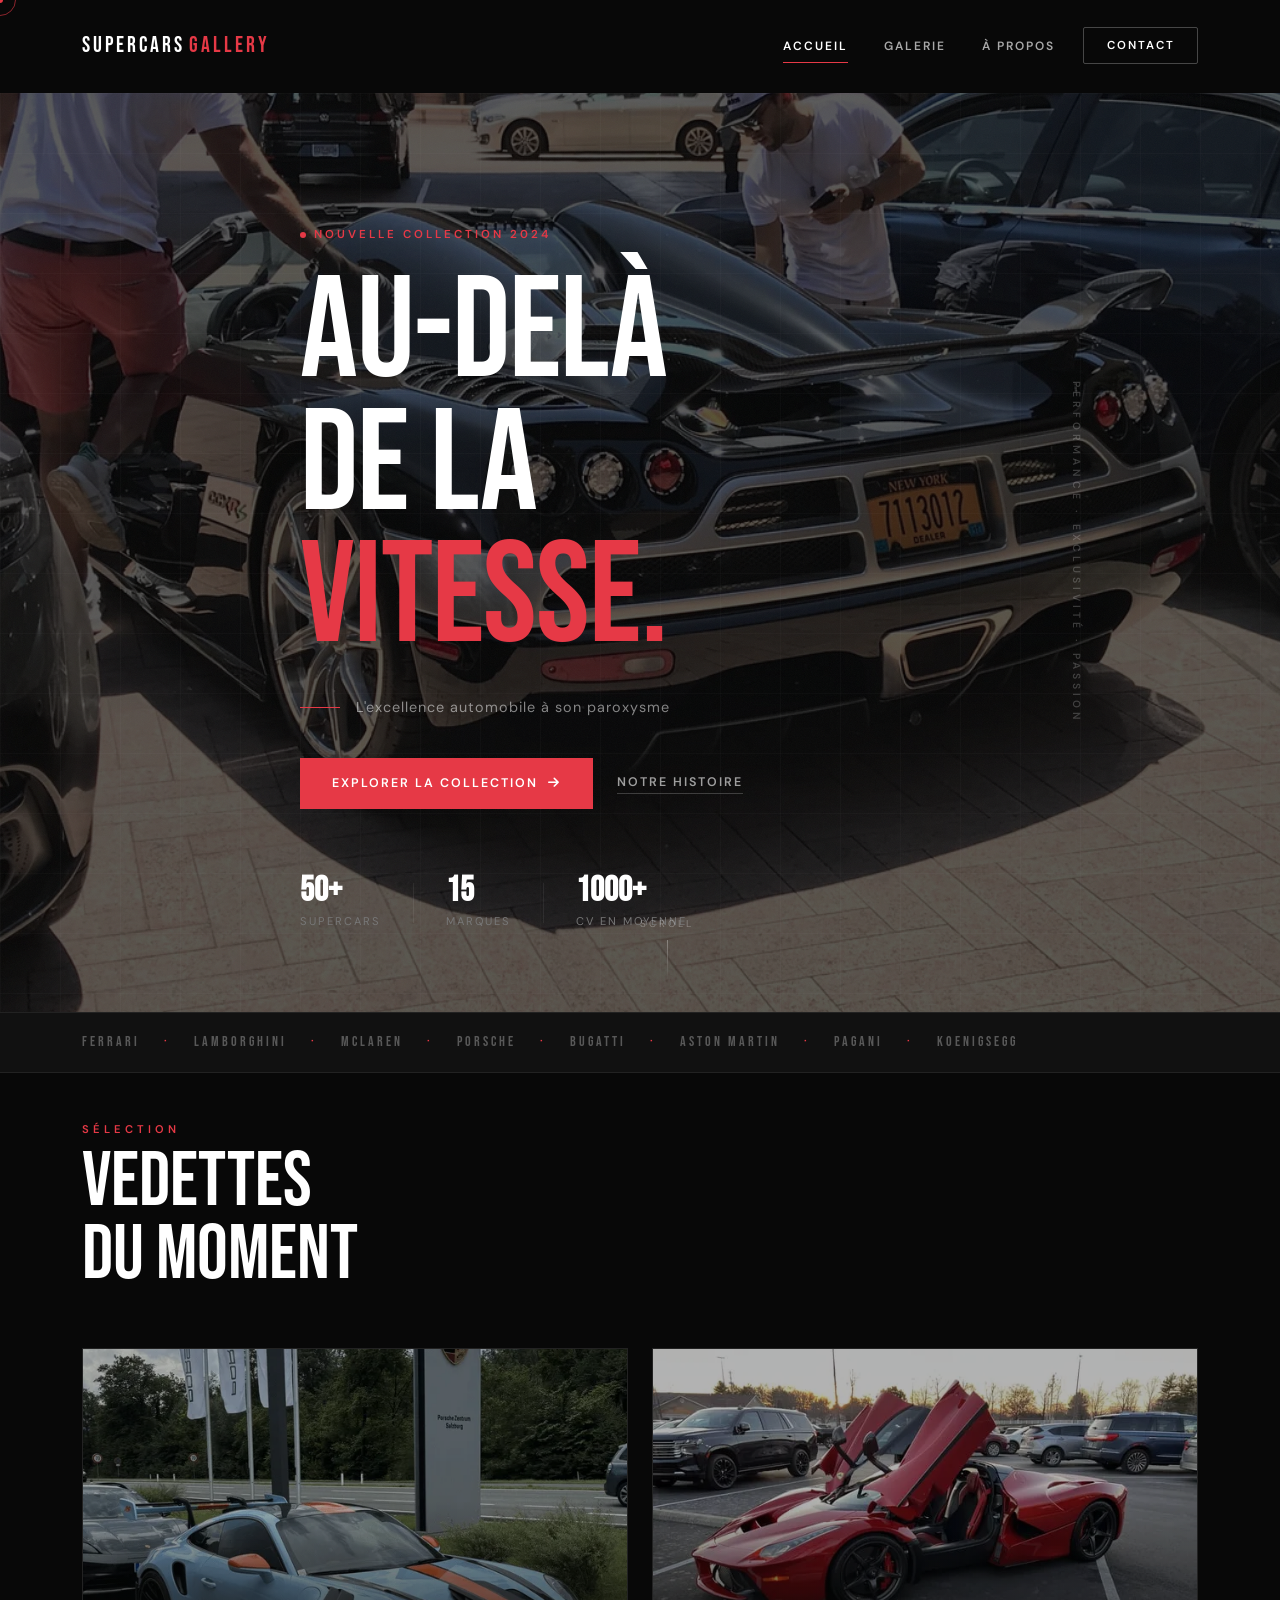
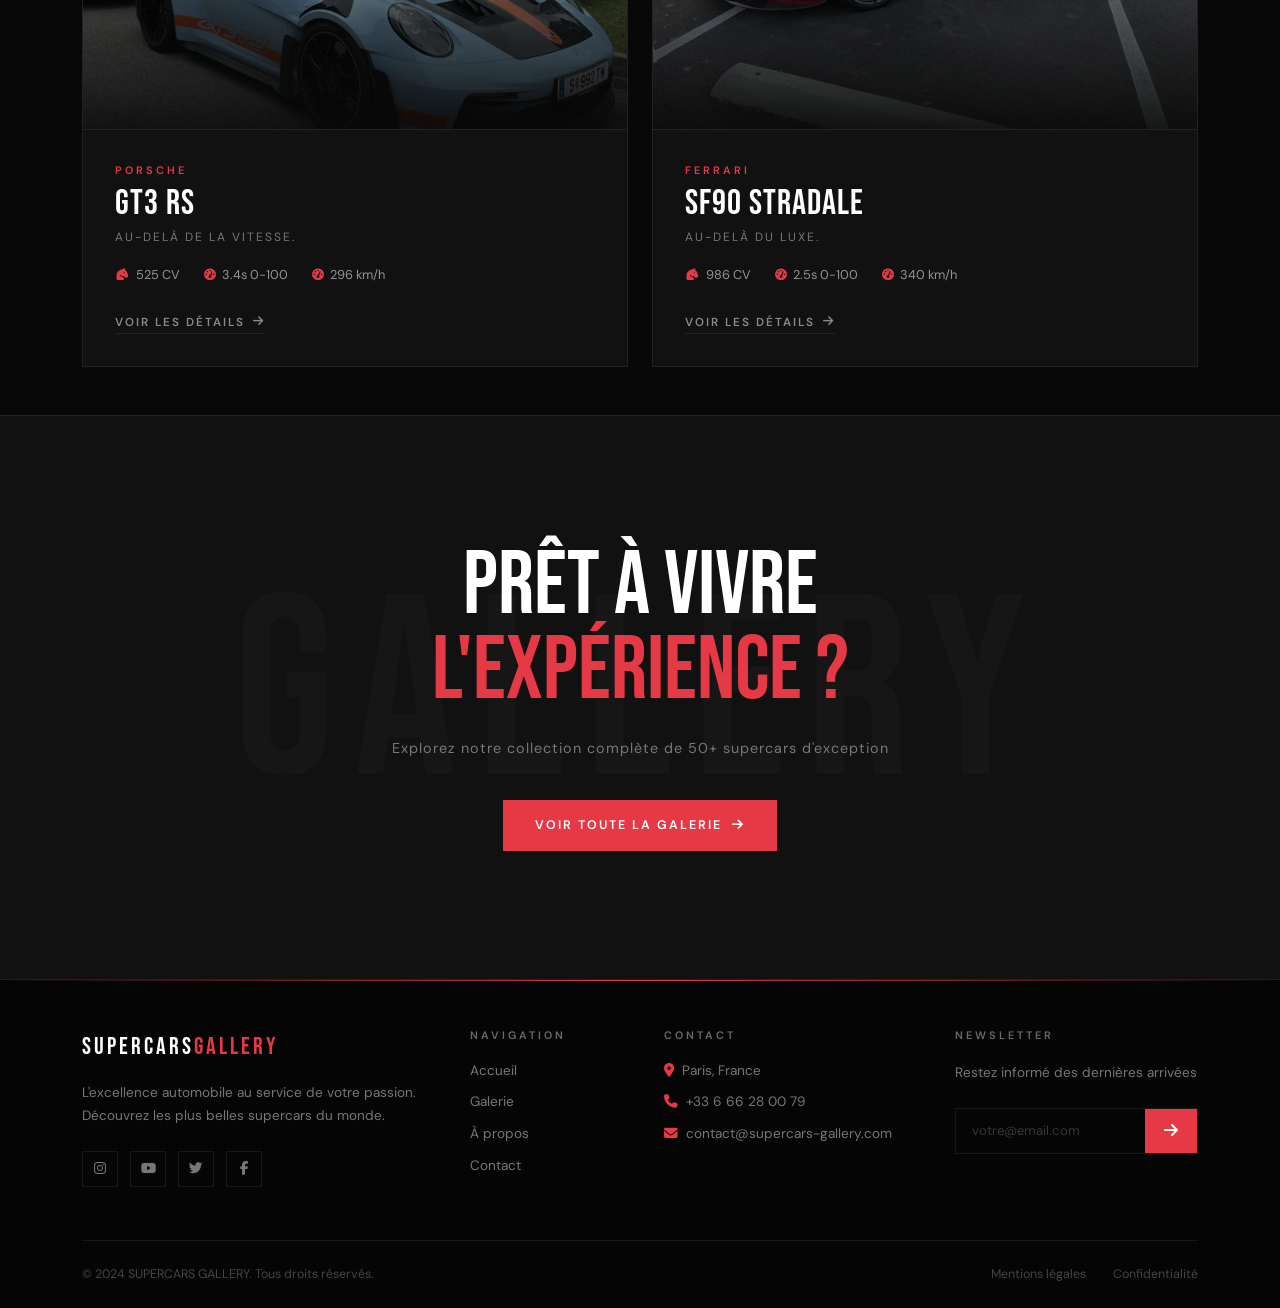
==== commit 2b361257: "Update image paths in index.html" ====
--- a/index.html
+++ b/index.html
@@ -48,7 +48,7 @@
 
 <!-- Hero Section -->
 <section class="hero-section">
-    <div class="hero-bg" style="background-image: url('images/hero-gtr.jpg')"></div>
+    <div class="hero-bg" style="background-image: url('hero-gtr.jpg')"></div>
     <div class="hero-noise"></div>
     <div class="hero-grid"></div>
 
@@ -136,7 +136,7 @@
             <div class="col-md-6" data-aos="fade-right" data-aos-duration="1000">
                 <div class="featured-card">
                     <div class="featured-img-wrap">
-                        <img src="images/gt3rs.jpg" alt="Porsche GT3RS">
+                        <img src="gt3rs.jpg" alt="Porsche GT3RS">
                         <div class="featured-overlay"></div>
                     </div>
                     <div class="featured-info">
@@ -157,7 +157,7 @@
             <div class="col-md-6" data-aos="fade-left" data-aos-duration="1000">
                 <div class="featured-card">
                     <div class="featured-img-wrap">
-                        <img src="images/ferrari.jpg" alt="Ferrari">
+                        <img src="ferrari.jpg" alt="Ferrari">
                         <div class="featured-overlay"></div>
                     </div>
                     <div class="featured-info">
